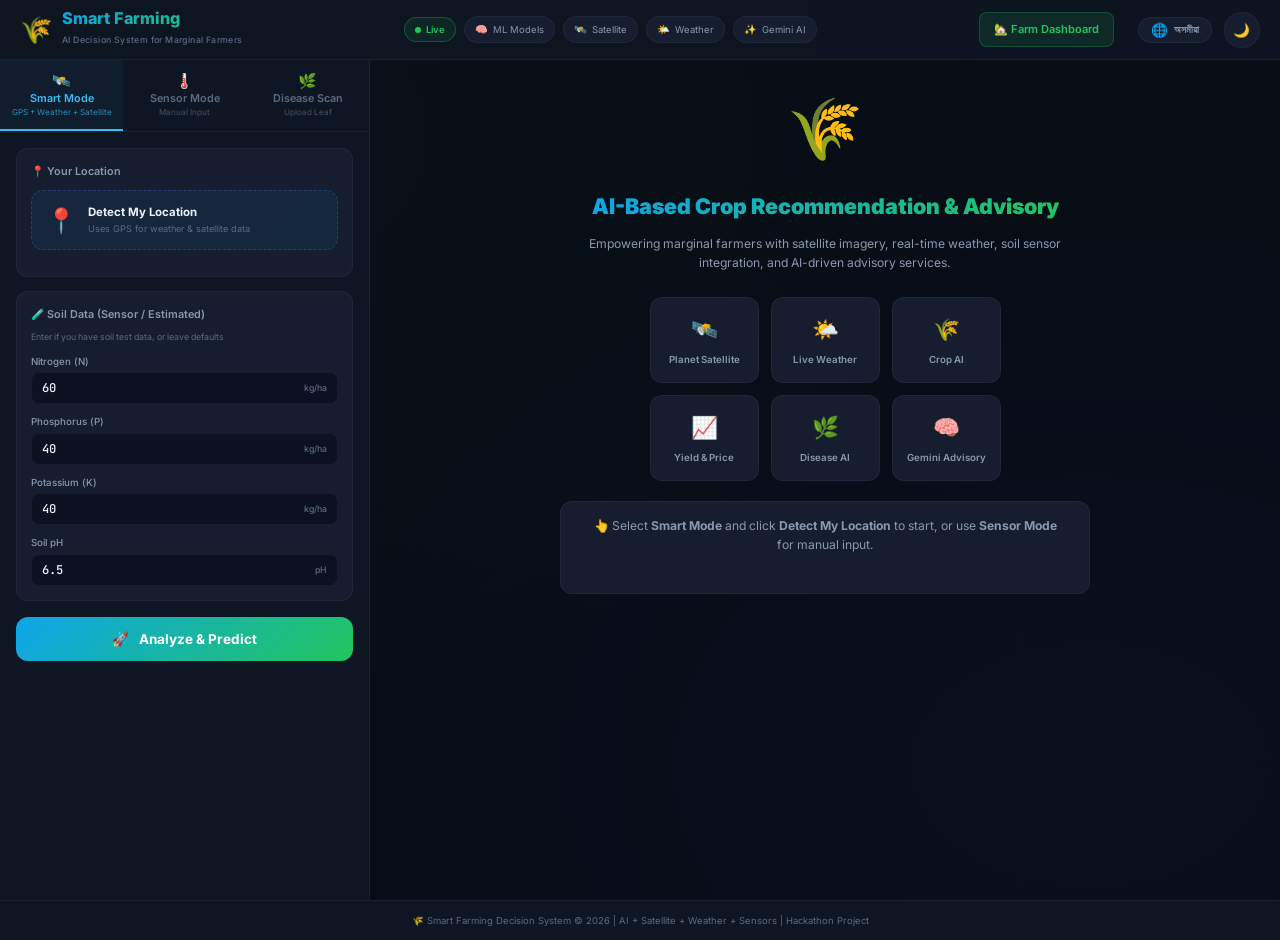
==== templates/index.html @ cd63a0cc "Initial commit" ====
<!DOCTYPE html>
<html lang="en" data-theme="dark">
<head>
    <meta charset="UTF-8">
    <meta name="viewport" content="width=device-width, initial-scale=1.0">
    <meta name="description" content="AI-Based Crop Recommendation & Advisory System for Marginal Farmers — Satellite imagery, soil sensor integration, and weather-responsive advisory.">
    <title>🌾 Smart Farming Decision System</title>
    <link rel="preconnect" href="https://fonts.googleapis.com">
    <link rel="preconnect" href="https://fonts.gstatic.com" crossorigin>
    <link href="https://fonts.googleapis.com/css2?family=Inter:wght@300;400;500;600;700;800;900&family=JetBrains+Mono:wght@400;500;600&family=Noto+Sans+Assamese:wght@400;500;600;700&display=swap" rel="stylesheet">
    <script src="https://cdn.jsdelivr.net/npm/chart.js@4.4.0/dist/chart.umd.min.js"></script>
    <link rel="stylesheet" href="/static/css/style.css?v=20260429-ui-fix">
</head>
<body>
    <!-- HEADER -->
    <header class="app-header" id="appHeader">
        <div class="header-left">
            <div class="logo">
                <span class="logo-icon">🌾</span>
                <div class="logo-text">
                    <h1>Smart Farming</h1>
                    <span class="logo-subtitle">AI Decision System for Marginal Farmers</span>
                </div>
            </div>
        </div>
        <div class="header-center">
            <div class="header-stat live"><span class="pulse-dot"></span><span class="stat-text">Live</span></div>
            <div class="header-stat"><span class="stat-icon">🧠</span><span class="stat-text">ML Models</span></div>
            <div class="header-stat"><span class="stat-icon">🛰️</span><span class="stat-text">Satellite</span></div>
            <div class="header-stat"><span class="stat-icon">🌤️</span><span class="stat-text">Weather</span></div>
            <div class="header-stat"><span class="stat-icon">✨</span><span class="stat-text">Gemini AI</span></div>
        </div>
        <div class="header-right">
            <a href="/dashboard" style="padding:8px 14px;background:rgba(34,197,94,0.12);border:1px solid rgba(34,197,94,0.25);color:#22c55e;border-radius:8px;font-size:0.82rem;font-weight:600;text-decoration:none;transition:all 0.2s;white-space:nowrap;margin-right:12px;" onmouseover="this.style.background='rgba(34,197,94,0.22)'" onmouseout="this.style.background='rgba(34,197,94,0.12)'">🏡 Farm Dashboard</a>
            <button class="lang-toggle" id="langToggle" aria-label="Toggle language">
                <span class="lang-icon" id="langIcon">🌐</span>
                <span class="lang-text" id="langText">অসমীয়া</span>
            </button>
            <button class="theme-toggle" id="themeToggle" aria-label="Toggle theme">
                <span class="theme-icon" id="themeIcon">🌙</span>
            </button>
        </div>
    </header>

    <!-- MAIN LAYOUT -->
    <div class="app-layout">
        <!-- LEFT PANEL -->
        <aside class="input-panel" id="inputPanel">
            <!-- Mode Tabs -->
            <div class="mode-tabs">
                <button class="mode-tab active" id="tabAuto" data-mode="auto">
                    <span>🛰️</span> Smart Mode
                    <small>GPS + Weather + Satellite</small>
                </button>
                <button class="mode-tab" id="tabManual" data-mode="manual">
                    <span>🌡️</span> Sensor Mode
                    <small>Manual Input</small>
                </button>
                <button class="mode-tab" id="tabDisease" data-mode="disease">
                    <span>🌿</span> Disease Scan
                    <small>Upload Leaf</small>
                </button>
            </div>

            <form id="sensorForm" class="sensor-form">
                <!-- AUTO MODE: Location -->
                <div class="mode-section auto-section" id="autoSection">
                    <div class="input-group location-group">
                        <h3 class="group-title">📍 Your Location</h3>
                        <button type="button" class="btn-location" id="getLocationBtn">
                            <span class="loc-icon">📍</span>
                            <div class="loc-text">
                                <strong>Detect My Location</strong>
                                <small>Uses GPS for weather & satellite data</small>
                            </div>
                        </button>
                        <div class="location-info hidden" id="locationInfo">
                            <div class="loc-badge" id="locBadge">📍 Fetching...</div>
                            <div class="loc-coords" id="locCoords"></div>
                        </div>
                    </div>

                    <div class="input-group">
                        <h3 class="group-title">🧪 Soil Data (Sensor / Estimated)</h3>
                        <p class="group-hint">Enter if you have soil test data, or leave defaults</p>
                        <div class="input-row">
                            <div class="input-field">
                                <label for="autoN">Nitrogen (N)</label>
                                <div class="input-wrapper">
                                    <input type="number" id="autoN" value="60" min="0" max="200">
                                    <span class="input-unit">kg/ha</span>
                                </div>
                            </div>
                            <div class="input-field">
                                <label for="autoP">Phosphorus (P)</label>
                                <div class="input-wrapper">
                                    <input type="number" id="autoP" value="40" min="0" max="150">
                                    <span class="input-unit">kg/ha</span>
                                </div>
                            </div>
                            <div class="input-field">
                                <label for="autoK">Potassium (K)</label>
                                <div class="input-wrapper">
                                    <input type="number" id="autoK" value="40" min="0" max="200">
                                    <span class="input-unit">kg/ha</span>
                                </div>
                            </div>
                            <div class="input-field">
                                <label for="autoPH">Soil pH</label>
                                <div class="input-wrapper">
                                    <input type="number" id="autoPH" value="6.5" min="0" max="14" step="0.1">
                                    <span class="input-unit">pH</span>
                                </div>
                            </div>
                        </div>
                    </div>

                    <!-- Live Weather Preview -->
                    <div class="weather-preview hidden" id="weatherPreview">
                        <div class="weather-header">
                            <img id="weatherIcon" src="" alt="weather">
                            <div>
                                <div class="weather-temp" id="weatherTemp">—</div>
                                <div class="weather-desc" id="weatherDesc">—</div>
                            </div>
                        </div>
                        <div class="weather-details" id="weatherDetails"></div>
                    </div>
                </div>

                <!-- MANUAL MODE: Full Inputs -->
                <div class="mode-section manual-section hidden" id="manualSection">
                    <div class="input-group">
                        <h3 class="group-title">🧪 Soil Nutrients</h3>
                        <div class="input-row">
                            <div class="input-field">
                                <label for="inputN">Nitrogen (N)</label>
                                <div class="input-wrapper">
                                    <input type="number" id="inputN" value="80" min="0" max="200">
                                    <span class="input-unit">kg/ha</span>
                                </div>
                                <input type="range" class="slider" id="sliderN" min="0" max="200" value="80">
                            </div>
                            <div class="input-field">
                                <label for="inputP">Phosphorus (P)</label>
                                <div class="input-wrapper">
                                    <input type="number" id="inputP" value="45" min="0" max="150">
                                    <span class="input-unit">kg/ha</span>
                                </div>
                                <input type="range" class="slider" id="sliderP" min="0" max="150" value="45">
                            </div>
                            <div class="input-field">
                                <label for="inputK">Potassium (K)</label>
                                <div class="input-wrapper">
                                    <input type="number" id="inputK" value="40" min="0" max="200">
                                    <span class="input-unit">kg/ha</span>
                                </div>
                                <input type="range" class="slider" id="sliderK" min="0" max="200" value="40">
                            </div>
                        </div>
                    </div>
                    <div class="input-group">
                        <h3 class="group-title">☁️ Weather & Soil</h3>
                        <div class="input-row">
                            <div class="input-field">
                                <label for="inputTemp">Temperature</label>
                                <div class="input-wrapper">
                                    <input type="number" id="inputTemp" value="26" min="0" max="50" step="0.5">
                                    <span class="input-unit">°C</span>
                                </div>
                                <input type="range" class="slider" id="sliderTemp" min="0" max="50" value="26" step="0.5">
                            </div>
                            <div class="input-field">
                                <label for="inputHumidity">Humidity</label>
                                <div class="input-wrapper">
                                    <input type="number" id="inputHumidity" value="70" min="0" max="100">
                                    <span class="input-unit">%</span>
                                </div>
                                <input type="range" class="slider" id="sliderHumidity" min="0" max="100" value="70">
                            </div>
                            <div class="input-field">
                                <label for="inputPH">Soil pH</label>
                                <div class="input-wrapper">
                                    <input type="number" id="inputPH" value="6.5" min="0" max="14" step="0.1">
                                    <span class="input-unit">pH</span>
                                </div>
                                <input type="range" class="slider" id="sliderPH" min="0" max="14" value="6.5" step="0.1">
                            </div>
                            <div class="input-field">
                                <label for="inputRainfall">Rainfall</label>
                                <div class="input-wrapper">
                                    <input type="number" id="inputRainfall" value="150" min="0" max="500">
                                    <span class="input-unit">mm</span>
                                </div>
                                <input type="range" class="slider" id="sliderRainfall" min="0" max="500" value="150">
                            </div>
                        </div>
                    </div>
                </div>

                <button type="submit" class="btn-predict" id="predictBtn">
                    <span class="btn-icon">🚀</span>
                    <span class="btn-text">Analyze & Predict</span>
                    <span class="btn-loader" id="btnLoader"></span>
                </button>
            </form>

            <!-- DISEASE MODE: Image Upload -->
            <div id="diseaseUploadSidebar" class="mode-section hidden" style="margin-top: 15px;">
                <div class="input-group">
                    <h3 class="group-title">📸 Upload Leaf Image</h3>
                    <p class="group-hint">Select a clear image of the diseased leaf for AI analysis.</p>
                    <div class="disease-upload" style="margin-top: 10px;">
                        <div class="upload-zone" id="uploadZone">
                            <input type="file" id="diseaseImageInput" accept="image/*" hidden>
                            <div class="upload-content" id="uploadContent"><span class="upload-icon">📸</span><p class="upload-text">Drop leaf image or <strong>click to upload</strong></p><p class="upload-hint">JPG, PNG | Max 10MB</p></div>
                            <div class="upload-preview hidden" id="uploadPreview"><img id="previewImage" alt="Leaf"><button class="btn-remove-image" id="removeImage">✕</button></div>
                        </div>
                        <button class="btn-detect" id="detectBtn" disabled style="width: 100%; margin-top: 15px;"><span>🔬 Detect Disease</span></button>
                    </div>
                </div>
            </div>
        </aside>

        <!-- MAIN CONTENT -->
        <main class="main-content" id="mainContent">
            <!-- Welcome -->
            <div class="welcome-state" id="welcomeState">
                <div class="welcome-icon">🌾</div>
                <h2>AI-Based Crop Recommendation & Advisory</h2>
                <p>Empowering marginal farmers with satellite imagery, real-time weather, soil sensor integration, and AI-driven advisory services.</p>
                <div class="welcome-features">
                    <div class="welcome-feature"><span>🛰️</span><p>Planet Satellite</p></div>
                    <div class="welcome-feature"><span>🌤️</span><p>Live Weather</p></div>
                    <div class="welcome-feature"><span>🌾</span><p>Crop AI</p></div>
                    <div class="welcome-feature"><span>📈</span><p>Yield & Price</p></div>
                    <div class="welcome-feature"><span>🌿</span><p>Disease AI</p></div>
                    <div class="welcome-feature"><span>🧠</span><p>Gemini Advisory</p></div>
                </div>
                <div class="welcome-cta">
                    <p>👆 Select <strong>Smart Mode</strong> and click <strong>Detect My Location</strong> to start, or use <strong>Sensor Mode</strong> for manual input.</p>
                </div>
            </div>

            <!-- Results -->
            <div class="results-state hidden" id="resultsState">
                <!-- Location & Weather Banner -->
                <div class="weather-banner hidden" id="weatherBanner">
                    <div class="banner-location">
                        <span class="banner-icon">📍</span>
                        <span id="bannerCity">—</span>
                    </div>
                    <div class="banner-weather">
                        <img id="bannerWeatherIcon" src="" alt="">
                        <span id="bannerTemp">—</span>
                        <span id="bannerDesc">—</span>
                    </div>
                    <div class="banner-extras">
                        <span>💧 <span id="bannerHumidity">—</span></span>
                        <span>🌧️ <span id="bannerRainfall">—</span></span>
                        <span>💨 <span id="bannerWind">—</span></span>
                    </div>
                    <span class="banner-badge">🛰️ Live Data</span>
                </div>

                <!-- Result Cards -->
                <section class="results-grid" id="resultsGrid">
                    <div class="result-card crop-card"><div class="card-header"><span class="card-icon">🌾</span><h3>Recommended Crop</h3><button class="btn-alternatives" id="altCropsBtn" title="Show alternative crops if you don't want this one">🔄 Alternatives</button></div><div class="card-value" id="cropValue">—</div><div class="card-detail" id="cropConfidence">Confidence: —</div><div class="card-extra" id="topCrops"></div></div>
                    <div class="result-card yield-card"><div class="card-header"><span class="card-icon">📈</span><h3>Yield Prediction</h3></div><div class="card-value" id="yieldValue">—</div><div class="card-detail" id="yieldUnit">tons/hectare</div></div>
                    <div class="result-card price-card"><div class="card-header"><span class="card-icon">💰</span><h3>Market Price</h3></div><div class="card-value" id="priceValue">—</div><div class="card-detail" id="priceUnit">₹/quintal</div><div class="card-extra" id="mspInfo"></div></div>
                    <div class="result-card profit-card"><div class="card-header"><span class="card-icon">🤑</span><h3>Expected Profit</h3></div><div class="card-value" id="profitValue">—</div><div class="card-detail" id="profitUnit">₹/hectare</div></div>
                    <div class="result-card market-card"><div class="card-header"><span class="card-icon">📊</span><h3>Market Timing</h3></div><div class="card-value" id="marketDecision">—</div><div class="card-detail" id="marketReason"></div></div>
                    <div class="result-card risk-card"><div class="card-header"><span class="card-icon">⚡</span><h3>Risk Level</h3></div><div class="card-value" id="riskLevel">—</div><div class="card-detail" id="riskScore"></div><div class="card-extra" id="riskReasons"></div></div>
                </section>

                <!-- Alert Banners -->
                <section class="alerts-section" id="alertsSection"></section>

                <!-- Alternative Crops Modal -->
                <div class="modal hidden" id="altCropsModal">
                    <div class="modal-content">
                        <div class="modal-header">
                            <h2>🌾 Alternative Crop Recommendations</h2>
                            <button class="modal-close" id="closeAltCrops">✕</button>
                        </div>
                        <div class="modal-body">
                            <p class="modal-intro">If you don't want to grow the recommended crop, here are other suitable options based on your soil and climate conditions:</p>
                            <div class="alternatives-list" id="alternativesList">
                                <p class="loading">⏳ Loading alternatives...</p>
                            </div>
                        </div>
                    </div>
                </div>

                <!-- Risk Breakdown -->
                <section class="risk-section" id="riskSection">
                    <div class="section-header"><h2>⚡ Risk Analysis</h2></div>
                    <div class="risk-factors" id="riskFactors"></div>
                </section>

                <!-- NDVI Timeline -->
                <section class="ndvi-timeline-section" id="ndviTimelineSection">
                    <div class="section-header"><h2>📈 NDVI Crop Health Timeline</h2><span class="timeline-badge">12 Months</span></div>
                    <div class="chart-card ndvi-timeline-card"><canvas id="ndviTimelineChart"></canvas></div>
                </section>

                <!-- NDVI -->
                <section class="ndvi-section" id="ndviSection">
                    <div class="section-header"><h2>📡 NDVI Satellite Crop Health</h2><span class="ndvi-source-badge" id="ndviSourceBadge"></span></div>
                    <div class="ndvi-grid">
                        <div class="ndvi-gauge-container">
                            <canvas id="ndviGauge" width="280" height="200"></canvas>
                            <div class="ndvi-value-display"><span class="ndvi-number" id="ndviNumber">—</span><span class="ndvi-label" id="ndviLabel">—</span></div>
                        </div>
                        <div class="ndvi-details" id="ndviDetails">
                            <div class="ndvi-scale"><div class="scale-label">NDVI Scale</div><div class="scale-bar"><div class="scale-segment poor">Poor<br>0-0.3</div><div class="scale-segment moderate">Moderate<br>0.3-0.6</div><div class="scale-segment healthy">Healthy<br>0.6-1.0</div></div></div>
                            <div class="ndvi-satellite-info hidden" id="ndviSatelliteInfo"></div>
                            <div class="ndvi-factors" id="ndviFactors"></div>
                        </div>
                    </div>
                </section>

                <!-- Disease Detection -->
                <section class="disease-section" id="diseaseSection">
                    <div class="section-header"><h2>🌿 Plant Disease Detection Results</h2></div>
                    <div class="disease-results-container" style="display: flex; flex-direction: column; gap: 20px;">
                        <!-- Upload moved to sidebar -->
                        <div class="disease-result hidden" id="diseaseResult" style="width: 100%;">
                                <!-- Disease header: icon + name + confidence -->
                                <div class="disease-header">
                                    <span class="disease-icon" id="diseaseIcon">🦠</span>
                                    <div>
                                        <h3 id="diseaseName">—</h3>
                                        <div class="disease-confidence" id="diseaseConfidence">—</div>
                                    </div>
                                </div>

                                <!-- Severity badge -->
                                <div id="diseaseSeverityWrapper" style="margin:10px 0 6px;">
                                    <span id="diseaseSeverityBadge" style="display:inline-flex;align-items:center;gap:6px;padding:4px 14px;border-radius:20px;font-size:.8rem;font-weight:700;letter-spacing:.03em;"></span>
                                    <span id="diseaseSeverityDesc" style="margin-left:8px;font-size:.78rem;color:var(--text-secondary);"></span>
                                </div>

                                <!-- Urgency note (Gemini) -->
                                <div id="diseaseUrgencyNote" class="hidden" style="margin:8px 0;padding:8px 12px;border-radius:8px;background:rgba(239,68,68,.08);border:1px solid rgba(239,68,68,.18);font-size:.8rem;color:#ef4444;font-weight:500;"></div>

                                <!-- Baseline treatment -->
                                <div class="disease-treatment" id="diseaseTreatment">
                                    <h4>💊 Treatment</h4>
                                    <p id="treatmentText">—</p>
                                </div>

                                <!-- AI Remedies (Gemini) -->
                                <div id="diseaseRemediesWrapper" class="hidden" style="margin-top:12px;">
                                    <h4 style="font-size:.85rem;font-weight:700;color:var(--text-primary);margin-bottom:8px;">🧪 Remedies &amp; Pesticides</h4>
                                    <ul id="diseaseRemediesList" style="margin:0;padding-left:18px;display:flex;flex-direction:column;gap:6px;font-size:.8rem;color:var(--text-secondary);"></ul>
                                    <!-- Pesticide table -->
                                    <div id="diseasePesticidesWrapper" class="hidden" style="margin-top:10px;overflow-x:auto;">
                                        <table id="diseasePesticidesTable" style="width:100%;border-collapse:collapse;font-size:.75rem;">
                                            <thead>
                                                <tr style="background:rgba(34,197,94,.1);color:var(--text-primary);">
                                                    <th style="padding:6px 10px;text-align:left;border-radius:6px 0 0 6px;">Product</th>
                                                    <th style="padding:6px 10px;text-align:left;">Dose / Litre</th>
                                                    <th style="padding:6px 10px;text-align:left;border-radius:0 6px 6px 0;">Frequency</th>
                                                </tr>
                                            </thead>
                                            <tbody id="diseasePesticidesBody"></tbody>
                                        </table>
                                    </div>
                                </div>

                                <!-- Preventive Measures (Gemini) -->
                                <div id="diseasePreventionWrapper" class="hidden" style="margin-top:12px;">
                                    <h4 style="font-size:.85rem;font-weight:700;color:var(--text-primary);margin-bottom:8px;">🛡️ Preventive Measures</h4>
                                    <ul id="diseasePreventionList" style="margin:0;padding-left:18px;display:flex;flex-direction:column;gap:6px;font-size:.8rem;color:var(--text-secondary);"></ul>
                                </div>
                            </div>
                    </div>
                </section>

                <!-- Charts -->
                <section class="charts-section" id="chartsSection">
                    <div class="section-header"><h2>📊 Analytics & Visualizations</h2></div>
                    <div class="charts-grid">
                        <div class="chart-card"><h3>🌾 Crop Probabilities</h3><canvas id="cropChart"></canvas></div>
                        <div class="chart-card"><h3>📊 Feature Importance (Crop)</h3><canvas id="featureChart"></canvas></div>
                        <div class="chart-card"><h3>📈 Feature Importance (Yield)</h3><canvas id="yieldFeatureChart"></canvas></div>
                        <div class="chart-card"><h3>📡 NDVI Factors</h3><canvas id="ndviChart"></canvas></div>
                    </div>
                </section>

                <!-- Advisory -->
                <section class="advisory-section" id="advisorySection">
                    <div class="section-header"><h2>🧠 Smart Advisory</h2><span class="advisory-source-badge" id="advisorySourceBadge"></span></div>
                    <div class="advisory-summary" id="advisorySummary"></div>
                    <div class="advisory-list" id="advisoryList"></div>
                    <div class="advisory-extras" id="advisoryExtras"></div>
                </section>

                <!-- Mandi Prices -->
                <section class="mandi-section" id="mandiSection">
                    <div class="section-header"><h2>🏪 Live Mandi Prices</h2><span class="mandi-badge">data.gov.in</span></div>
                    <div class="mandi-controls">
                        <div class="mandi-search">
                            <input type="text" id="mandiCommodity" placeholder="Commodity (e.g. Rice, Wheat)" class="mandi-input">
                            <input type="text" id="mandiState" placeholder="State (optional)" class="mandi-input">
                            <button class="btn-mandi" id="fetchMandiBtn">🔍 Fetch Prices</button>
                        </div>
                    </div>
                    <div class="mandi-results" id="mandiResults">
                        <p class="mandi-hint">Enter a commodity name and click Fetch to see live mandi prices across India</p>
                    </div>
                </section>

                <!-- Disaster Decision Engine -->
                <section class="disaster-section" id="disasterSection">
                    <div class="section-header"><h2>🌊 Disaster Decision Engine</h2><span class="disaster-badge">Gemini AI</span></div>
                    <div class="disaster-controls">
                        <select id="disasterType" class="disaster-select">
                            <option value="flood">🌊 Flood</option>
                            <option value="drought">☀️ Drought</option>
                            <option value="cyclone">🌀 Cyclone</option>
                            <option value="heatwave">🔥 Heatwave</option>
                            <option value="frost">❄️ Frost / Cold Wave</option>
                            <option value="hailstorm">🧊 Hailstorm</option>
                            <option value="pest_outbreak">🦗 Pest Outbreak</option>
                        </select>
                        <select id="disasterSeverity" class="disaster-select">
                            <option value="mild">Mild</option>
                            <option value="moderate" selected>Moderate</option>
                            <option value="severe">Severe</option>
                        </select>
                        <input type="text" id="disasterLocation" placeholder="Location" class="disaster-input" value="">
                        <button class="btn-disaster" id="runDisasterBtn">⚡ Generate Response Plan</button>
                    </div>
                    <div class="disaster-results hidden" id="disasterResults"></div>
                </section>

                <!-- AI Chatbot -->
                <section class="chat-section" id="chatSection">
                    <div class="section-header"><h2>💬 Ask Farming AI</h2><span class="chat-badge">Gemini AI</span></div>
                    <div class="chat-container">
                        <div class="chat-messages" id="chatMessages">
                            <div class="chat-msg bot"><div class="msg-avatar">🧠</div><div class="msg-content"><p data-i18n="chat_welcome">Hi! I'm your AI farming advisor. Ask me anything about crop suitability, farming techniques, soil management, or government schemes. For example:</p><ul><li data-i18n="chat_ex1">"Is sugarcane suitable for my area?"</li><li data-i18n="chat_ex2">"What fertilizer schedule for rice?"</li><li data-i18n="chat_ex3">"Best crop for sandy soil with low rainfall?"</li></ul></div></div>
                        </div>
                        <div class="chat-input-area">
                            <button class="btn-voice" id="voiceBtn" aria-label="Voice input" title="Speak in Assamese or English">
                                <span id="voiceIcon">🎤</span>
                            </button>
                            <input type="text" id="chatInput" placeholder="Ask about crop suitability, techniques, schemes..." class="chat-text-input" data-i18n-placeholder="chat_placeholder">
                            <button class="btn-chat-send" id="chatSendBtn">➤</button>
                        </div>
                    </div>
                </section>

                <!-- Agricultural News & Subsidies -->
                <section class="news-section" id="newsSection">
                    <div class="section-header">
                        <h2>📰 Smart Farming News</h2>
                        <span class="news-badge">The News API</span>
                    </div>
                    
                    <!-- News Filters -->
                    <div class="news-filters">
                        <button class="news-filter-btn active" data-type="agriculture">
                            <span>🌾</span> Agriculture
                        </button>
                        <button class="news-filter-btn" data-type="weather">
                            <span>🌦️</span> Weather
                        </button>
                        <button class="news-filter-btn" data-type="prices">
                            <span>💰</span> Market Prices
                        </button>
                        <button class="news-filter-btn" data-type="technology">
                            <span>🤖</span> Technology
                        </button>
                        <button class="news-filter-btn" data-type="assam">
                            <span>🏞️</span> Assam Farming
                        </button>
                        <button class="news-filter-btn" data-type="all">
                            <span>📰</span> All News
                        </button>
                    </div>
                    
                    <!-- News Search -->
                    <div class="news-search-bar">
                        <input type="text" id="newsSearchInput" placeholder="🔍 Search farming news..." class="news-search-input">
                        <button class="btn-news-search" id="newsSearchBtn">Search</button>
                    </div>
                    
                    <!-- Auto-refresh toggle -->
                    <div class="news-controls">
                        <label class="auto-refresh-toggle">
                            <input type="checkbox" id="autoRefreshNews" checked>
                            <span>🔄 Auto-refresh every 10 min</span>
                        </label>
                    </div>
                    
                    <!-- News Feed -->
                    <div class="news-feed" id="newsFeed">
                        <p class="news-hint">📡 Select a filter to load farming news...</p>
                    </div>
                </section>

                <!-- Report -->
                <section class="report-section" id="reportSection">
                    <div class="section-header"><h2>📄 Complete Report</h2><div><button class="btn-print" id="downloadReport">📥 Download</button> <button class="btn-print" id="printReport">🖨️ Print</button></div></div>
                    <div class="report-content" id="reportContent"></div>
                </section>
            </div>
        </main>
    </div>

    <footer class="app-footer">
        <p>🌾 Smart Farming Decision System © 2026 | AI + Satellite + Weather + Sensors | Hackathon Project</p>
    </footer>

    <script src="/static/js/app.js?v=20260429-ui-fix"></script>
</body>
</html>
---- static/css/style.css ----
/* ═══════════════════════════════════════════════════════════════════════
   Smart Farming Decision System — Hackathon CSS
   ═══════════════════════════════════════════════════════════════════════ */
:root{
  --bg-primary:#080d16;--bg-secondary:#0f1623;--bg-card:#151d2e;--bg-card-hover:#1a2540;
  --bg-input:#0b1120;--bg-glass:rgba(15,22,35,.92);
  --text-primary:#edf2f7;--text-secondary:#8899b0;--text-muted:#5a6b82;--text-accent:#38bdf8;
  --border-color:rgba(100,120,150,.12);--border-glow:rgba(56,189,248,.3);
  --accent-1:#22c55e;--accent-2:#3b82f6;--accent-3:#f59e0b;--accent-4:#ef4444;--accent-5:#8b5cf6;--accent-6:#06b6d4;
  --gradient-primary:linear-gradient(135deg,#0ea5e9 0%,#22c55e 100%);
  --gradient-card-crop:linear-gradient(135deg,rgba(34,197,94,.12),rgba(16,185,129,.04));
  --gradient-card-yield:linear-gradient(135deg,rgba(59,130,246,.12),rgba(6,182,212,.04));
  --gradient-card-price:linear-gradient(135deg,rgba(245,158,11,.12),rgba(234,88,12,.04));
  --gradient-card-profit:linear-gradient(135deg,rgba(139,92,246,.12),rgba(168,85,247,.04));
  --shadow-sm:0 1px 3px rgba(0,0,0,.3);--shadow-md:0 4px 14px rgba(0,0,0,.4);--shadow-lg:0 8px 32px rgba(0,0,0,.5);
  --shadow-glow:0 0 24px rgba(56,189,248,.12);
  --radius-sm:8px;--radius-md:12px;--radius-lg:16px;--radius-xl:20px;
  --transition-fast:.15s ease;--transition-normal:.3s ease;--transition-smooth:.4s cubic-bezier(.4,0,.2,1);
  --font-main:'Inter',system-ui,sans-serif;--font-mono:'JetBrains Mono',monospace;
  --sidebar-width:370px;--header-height:60px;
}
[data-theme="light"]{
  --bg-primary:#f0f4f8;--bg-secondary:#fff;--bg-card:#fff;--bg-card-hover:#f8fafc;
  --bg-input:#edf2f7;--bg-glass:rgba(255,255,255,.92);
  --text-primary:#0f172a;--text-secondary:#475569;--text-muted:#94a3b8;--text-accent:#0284c7;
  --border-color:rgba(0,0,0,.07);--border-glow:rgba(2,132,199,.25);
  --gradient-card-crop:linear-gradient(135deg,rgba(34,197,94,.06),rgba(16,185,129,.02));
  --gradient-card-yield:linear-gradient(135deg,rgba(59,130,246,.06),rgba(6,182,212,.02));
  --gradient-card-price:linear-gradient(135deg,rgba(245,158,11,.06),rgba(234,88,12,.02));
  --gradient-card-profit:linear-gradient(135deg,rgba(139,92,246,.06),rgba(168,85,247,.02));
  --shadow-sm:0 1px 3px rgba(0,0,0,.05);--shadow-md:0 4px 14px rgba(0,0,0,.07);--shadow-lg:0 8px 32px rgba(0,0,0,.08);
  --shadow-glow:0 0 24px rgba(2,132,199,.06);
}
*,*::before,*::after{margin:0;padding:0;box-sizing:border-box}
html{font-size:13.5px;scroll-behavior:smooth}
body{font-family:var(--font-main);background:var(--bg-primary);color:var(--text-primary);line-height:1.6;min-height:100vh;overflow-x:hidden;transition:background .3s,color .3s}
body::before{content:'';position:fixed;inset:0;background:radial-gradient(ellipse at 15% 15%,rgba(34,197,94,.03),transparent 55%),radial-gradient(ellipse at 85% 85%,rgba(59,130,246,.03),transparent 55%);pointer-events:none;z-index:0}
::-webkit-scrollbar{width:5px}::-webkit-scrollbar-track{background:transparent}::-webkit-scrollbar-thumb{background:var(--text-muted);border-radius:3px}
.hidden{display:none!important}

/* ═══ HEADER ═══ */
.app-header{position:sticky;top:0;z-index:100;display:flex;align-items:center;justify-content:space-between;height:var(--header-height);padding:0 20px;background:var(--bg-glass);backdrop-filter:blur(20px);border-bottom:1px solid var(--border-color)}
.header-left,.header-right{display:flex;align-items:center;gap:12px}
.header-center{display:flex;align-items:center;gap:8px}
.logo{display:flex;align-items:center;gap:10px}
.logo-icon{font-size:26px;animation:float 3s ease-in-out infinite}
@keyframes float{0%,100%{transform:translateY(0)}50%{transform:translateY(-3px)}}
.logo-text h1{font-size:1.2rem;font-weight:800;background:var(--gradient-primary);-webkit-background-clip:text;-webkit-text-fill-color:transparent;background-clip:text;line-height:1.2}
.logo-subtitle{font-size:.65rem;color:var(--text-muted);font-weight:500;letter-spacing:.4px}
.header-stat{display:flex;align-items:center;gap:5px;padding:4px 10px;background:var(--bg-card);border-radius:16px;border:1px solid var(--border-color);font-size:.7rem;color:var(--text-secondary)}
.header-stat.live{background:rgba(34,197,94,.1);border-color:rgba(34,197,94,.3);color:#22c55e;font-weight:600}
.pulse-dot{width:6px;height:6px;border-radius:50%;background:#22c55e;animation:pulse 2s infinite}
@keyframes pulse{0%,100%{opacity:1}50%{opacity:.3}}
.stat-icon{font-size:.75rem}
.theme-toggle{width:36px;height:36px;border-radius:50%;border:1px solid var(--border-color);background:var(--bg-card);cursor:pointer;display:flex;align-items:center;justify-content:center;font-size:1rem;transition:all .3s}
.theme-toggle:hover{border-color:var(--border-glow);box-shadow:var(--shadow-glow);transform:rotate(30deg)}

/* ═══ LAYOUT ═══ */
.app-layout{display:flex;min-height:calc(100vh - var(--header-height) - 50px);position:relative;z-index:1}
.input-panel{position:sticky;top:var(--header-height);width:var(--sidebar-width);height:calc(100vh - var(--header-height));overflow-y:auto;padding:0;background:var(--bg-secondary);border-right:1px solid var(--border-color);flex-shrink:0}

/* ═══ MODE TABS ═══ */
.mode-tabs{display:flex;border-bottom:1px solid var(--border-color)}
.mode-tab{flex:1;display:flex;flex-direction:column;align-items:center;gap:2px;padding:12px 8px;background:transparent;border:none;cursor:pointer;color:var(--text-muted);font-family:var(--font-main);font-size:.8rem;font-weight:600;transition:all .3s;border-bottom:2px solid transparent}
.mode-tab small{font-size:.6rem;font-weight:400;opacity:.7}
.mode-tab span{font-size:1.1rem}
.mode-tab:hover{color:var(--text-secondary);background:var(--bg-card)}
.mode-tab.active{color:var(--text-accent);border-bottom-color:var(--text-accent);background:rgba(56,189,248,.04)}

.sensor-form{padding:16px}
.mode-section{animation:fadeUp .3s ease}
@keyframes fadeUp{from{opacity:0;transform:translateY(10px)}to{opacity:1;transform:translateY(0)}}

/* ═══ LOCATION BUTTON ═══ */
.btn-location{width:100%;display:flex;align-items:center;gap:12px;padding:14px;margin-bottom:12px;background:linear-gradient(135deg,rgba(59,130,246,.08),rgba(6,182,212,.08));border:1px dashed rgba(59,130,246,.3);border-radius:var(--radius-md);cursor:pointer;transition:all .3s;font-family:var(--font-main);color:var(--text-primary);text-align:left}
.btn-location:hover{border-color:var(--accent-2);background:linear-gradient(135deg,rgba(59,130,246,.12),rgba(6,182,212,.12));transform:translateY(-2px);box-shadow:0 4px 15px rgba(59,130,246,.15)}
.btn-location .loc-icon{font-size:1.8rem}
.btn-location strong{font-size:.85rem;display:block}
.btn-location small{font-size:.68rem;color:var(--text-muted)}
.btn-location.located{border-style:solid;border-color:var(--accent-1);background:linear-gradient(135deg,rgba(34,197,94,.08),rgba(16,185,129,.04))}
.btn-location.located .loc-icon::after{content:'✓';font-size:.5rem;margin-left:2px}

.location-info{margin-bottom:12px}
.loc-badge{font-size:.8rem;font-weight:600;color:var(--accent-1);padding:6px 12px;background:rgba(34,197,94,.08);border-radius:var(--radius-sm);display:inline-block;margin-bottom:4px}
.loc-coords{font-size:.68rem;color:var(--text-muted);font-family:var(--font-mono)}

/* ═══ WEATHER PREVIEW ═══ */
.weather-preview{margin-top:12px;padding:14px;background:var(--bg-card);border-radius:var(--radius-md);border:1px solid var(--border-color);animation:fadeUp .3s ease}
.weather-header{display:flex;align-items:center;gap:10px;margin-bottom:10px}
.weather-header img{width:48px;height:48px}
.weather-temp{font-size:1.6rem;font-weight:800;font-family:var(--font-mono)}
.weather-desc{font-size:.75rem;color:var(--text-secondary);text-transform:capitalize}
.weather-details{display:grid;grid-template-columns:1fr 1fr;gap:6px}
.weather-detail-item{display:flex;align-items:center;gap:6px;font-size:.72rem;color:var(--text-secondary);padding:4px 8px;background:var(--bg-input);border-radius:var(--radius-sm)}

/* ═══ INPUT GROUPS ═══ */
.input-group{margin-bottom:14px;padding:14px;background:var(--bg-card);border-radius:var(--radius-md);border:1px solid var(--border-color);transition:border-color .3s}
.input-group:hover{border-color:var(--border-glow)}
.group-title{font-size:.8rem;font-weight:600;color:var(--text-secondary);margin-bottom:10px}
.group-hint{font-size:.65rem;color:var(--text-muted);margin:-4px 0 10px}
.input-row{display:flex;flex-direction:column;gap:10px}
.input-field label{display:block;font-size:.72rem;font-weight:500;color:var(--text-secondary);margin-bottom:3px}
.input-wrapper{display:flex;align-items:center;gap:6px;background:var(--bg-input);border:1px solid var(--border-color);border-radius:var(--radius-sm);padding:0 10px;transition:border-color .2s}
.input-wrapper:focus-within{border-color:var(--text-accent);box-shadow:0 0 0 3px rgba(56,189,248,.08)}
.input-wrapper input{flex:1;background:none;border:none;outline:none;color:var(--text-primary);font-family:var(--font-mono);font-size:.9rem;font-weight:500;padding:7px 0;width:100%}
.input-unit{font-size:.65rem;color:var(--text-muted);font-weight:500;white-space:nowrap}
.slider{-webkit-appearance:none;width:100%;height:3px;border-radius:2px;background:var(--border-color);outline:none;margin-top:3px;cursor:pointer}
.slider::-webkit-slider-thumb{-webkit-appearance:none;width:12px;height:12px;border-radius:50%;background:var(--text-accent);cursor:pointer;box-shadow:0 0 6px rgba(56,189,248,.3)}
.slider::-moz-range-thumb{width:12px;height:12px;border-radius:50%;background:var(--text-accent);border:none}

/* ═══ PREDICT BUTTON ═══ */
.btn-predict{width:100%;display:flex;align-items:center;justify-content:center;gap:10px;padding:14px 24px;margin-top:16px;font-size:1rem;font-weight:700;font-family:var(--font-main);color:#fff;background:var(--gradient-primary);border:none;border-radius:var(--radius-md);cursor:pointer;position:relative;overflow:hidden;transition:transform .2s,box-shadow .3s}
.btn-predict::before{content:'';position:absolute;top:-50%;left:-50%;width:200%;height:200%;background:linear-gradient(45deg,transparent 30%,rgba(255,255,255,.08) 50%,transparent 70%);transform:translateX(-100%);transition:transform .6s}
.btn-predict:hover::before{transform:translateX(100%)}
.btn-predict:hover{transform:translateY(-2px);box-shadow:0 6px 20px rgba(14,165,233,.3)}
.btn-predict:active{transform:translateY(0)}
.btn-predict.loading .btn-text{opacity:.4}.btn-predict.loading .btn-icon{display:none}
.btn-predict.loading .btn-loader{display:inline-block}
.btn-loader{display:none;width:18px;height:18px;border:2px solid rgba(255,255,255,.3);border-top-color:#fff;border-radius:50%;animation:spin .7s linear infinite}
@keyframes spin{to{transform:rotate(360deg)}}

/* ═══ MAIN CONTENT ═══ */
.main-content{flex:1;padding:20px;overflow-y:auto}

/* ═══ WELCOME ═══ */
.welcome-state{display:flex;flex-direction:column;align-items:center;justify-content:center;min-height:55vh;text-align:center;animation:fadeUp .6s ease}
.welcome-icon{font-size:4.5rem;margin-bottom:12px;animation:float 3s ease-in-out infinite}
.welcome-state h2{font-size:1.6rem;font-weight:900;margin-bottom:10px;background:var(--gradient-primary);-webkit-background-clip:text;-webkit-text-fill-color:transparent;background-clip:text}
.welcome-state p{max-width:480px;color:var(--text-secondary);margin-bottom:24px;font-size:.9rem}
.welcome-features{display:grid;grid-template-columns:repeat(3,1fr);gap:12px;max-width:440px;margin-bottom:20px}
.welcome-feature{display:flex;flex-direction:column;align-items:center;gap:6px;padding:14px;background:var(--bg-card);border-radius:var(--radius-md);border:1px solid var(--border-color);transition:all .3s}
.welcome-feature:hover{border-color:var(--border-glow);transform:translateY(-2px);box-shadow:var(--shadow-glow)}
.welcome-feature span{font-size:1.6rem}
.welcome-feature p{font-size:.72rem;font-weight:600;color:var(--text-secondary);margin:0}
.welcome-cta{padding:14px 24px;background:var(--bg-card);border-radius:var(--radius-md);border:1px solid var(--border-color);font-size:.82rem;color:var(--text-secondary)}

/* ═══ WEATHER BANNER ═══ */
.weather-banner{display:flex;align-items:center;gap:20px;padding:12px 18px;background:linear-gradient(135deg,rgba(59,130,246,.08),rgba(6,182,212,.04));border:1px solid rgba(59,130,246,.15);border-radius:var(--radius-lg);margin-bottom:16px;flex-wrap:wrap;animation:fadeUp .4s ease}
.banner-location{display:flex;align-items:center;gap:6px;font-size:.9rem;font-weight:700}
.banner-weather{display:flex;align-items:center;gap:6px;font-size:.85rem}
.banner-weather img{width:32px;height:32px}
.banner-extras{display:flex;gap:14px;font-size:.75rem;color:var(--text-secondary)}
.banner-badge{margin-left:auto;padding:4px 10px;background:rgba(34,197,94,.12);color:#22c55e;border-radius:12px;font-size:.68rem;font-weight:600;border:1px solid rgba(34,197,94,.2)}

/* ═══ RESULT CARDS ═══ */
.results-grid{display:grid;grid-template-columns:repeat(4,1fr);gap:14px;margin-bottom:20px;animation:fadeUp .4s ease}
.result-card{padding:18px;border-radius:var(--radius-lg);border:1px solid var(--border-color);transition:all .3s;animation:cardPop .5s ease backwards}
.result-card:nth-child(1){animation-delay:.05s}.result-card:nth-child(2){animation-delay:.1s}.result-card:nth-child(3){animation-delay:.15s}.result-card:nth-child(4){animation-delay:.2s}
@keyframes cardPop{from{opacity:0;transform:scale(.95) translateY(10px)}to{opacity:1;transform:scale(1) translateY(0)}}
.result-card:hover{transform:translateY(-3px);box-shadow:var(--shadow-lg);border-color:var(--border-glow)}
.crop-card{background:var(--gradient-card-crop)}.yield-card{background:var(--gradient-card-yield)}.price-card{background:var(--gradient-card-price)}.profit-card{background:var(--gradient-card-profit)}
.card-header{display:flex;align-items:center;gap:7px;margin-bottom:10px}.card-icon{font-size:1.2rem}
.card-header h3{font-size:.78rem;font-weight:600;color:var(--text-secondary)}
.card-value{font-size:1.6rem;font-weight:800;margin-bottom:3px;font-family:var(--font-mono);line-height:1.2}
.crop-card .card-value{color:var(--accent-1)}.yield-card .card-value{color:var(--accent-2)}.price-card .card-value{color:var(--accent-3)}.profit-card .card-value{color:var(--accent-5)}
.market-card .card-value{font-size:1.4rem}.risk-card .card-value{font-size:1.4rem}
.card-detail{font-size:.72rem;color:var(--text-muted)}.card-extra{margin-top:8px;font-size:.7rem;color:var(--text-secondary)}
.card-extra .top-crop-item{display:flex;justify-content:space-between;padding:2px 0;border-bottom:1px solid var(--border-color)}.card-extra .top-crop-item:last-child{border-bottom:none}

/* ═══ ALERT BANNERS ═══ */
.alerts-section{display:flex;flex-direction:column;gap:8px;margin-bottom:16px;animation:fadeUp .4s ease}
.alert-banner{display:flex;align-items:flex-start;gap:10px;padding:12px 16px;border-radius:var(--radius-md);animation:fadeUp .3s ease}
.alert-banner.critical{background:rgba(239,68,68,.08);border:1px solid rgba(239,68,68,.2);border-left:4px solid #ef4444}
.alert-banner.warning{background:rgba(245,158,11,.08);border:1px solid rgba(245,158,11,.2);border-left:4px solid #f59e0b}
.alert-banner.info{background:rgba(34,197,94,.08);border:1px solid rgba(34,197,94,.2);border-left:4px solid #22c55e}
.alert-icon{font-size:1.2rem;flex-shrink:0;margin-top:1px}
.alert-content{flex:1}
.alert-title{font-size:.82rem;font-weight:700;margin-bottom:2px}
.alert-banner.critical .alert-title{color:#ef4444}
.alert-banner.warning .alert-title{color:#f59e0b}
.alert-banner.info .alert-title{color:#22c55e}
.alert-message{font-size:.75rem;color:var(--text-secondary);line-height:1.5}

/* ═══ RISK ANALYSIS ═══ */
.risk-section{margin-bottom:20px;padding:20px;background:var(--bg-card);border-radius:var(--radius-lg);border:1px solid var(--border-color);animation:fadeUp .5s ease .15s backwards}
.risk-factors{display:grid;grid-template-columns:repeat(auto-fit,minmax(200px,1fr));gap:10px}
.risk-factor-item{display:flex;align-items:center;gap:12px;padding:12px 14px;background:var(--bg-input);border-radius:var(--radius-md);border:1px solid var(--border-color);transition:transform .2s}
.risk-factor-item:hover{transform:translateY(-2px)}
.risk-factor-name{flex:1;font-size:.8rem;font-weight:600}
.risk-factor-level{font-size:.68rem;font-weight:700;padding:3px 10px;border-radius:10px;color:#fff}
.risk-factor-bar{width:100%;height:4px;background:var(--bg-card);border-radius:2px;margin-top:4px;overflow:hidden}
.risk-factor-fill{height:100%;border-radius:2px;transition:width .8s ease}

/* ═══ NDVI TIMELINE ═══ */
.ndvi-timeline-section{margin-bottom:20px;padding:20px;background:var(--bg-card);border-radius:var(--radius-lg);border:1px solid var(--border-color);animation:fadeUp .5s ease .18s backwards}
.timeline-badge{padding:4px 12px;border-radius:12px;font-size:.68rem;font-weight:600;background:rgba(34,197,94,.1);color:#22c55e;border:1px solid rgba(34,197,94,.2)}
.chart-card{padding:10px;border-radius:var(--radius-md);background:var(--bg-input);border:1px solid var(--border-color)}
.ndvi-timeline-card{height:320px;padding:16px;position:relative}
.ndvi-timeline-card canvas{display:block;width:100%!important;height:100%!important;max-height:none}

/* ═══ SECTION HEADERS ═══ */
.section-header{display:flex;align-items:center;justify-content:space-between;margin-bottom:14px}
.section-header h2{font-size:1.1rem;font-weight:700}


/* ═══ NDVI ═══ */
.ndvi-section{margin-bottom:20px;padding:20px;background:var(--bg-card);border-radius:var(--radius-lg);border:1px solid var(--border-color);animation:fadeUp .5s ease .2s backwards}
.ndvi-grid{display:grid;grid-template-columns:auto 1fr;gap:20px;align-items:center}
.ndvi-gauge-container{position:relative;display:flex;flex-direction:column;align-items:center}
.ndvi-value-display{text-align:center;margin-top:-18px}
.ndvi-number{display:block;font-size:2.2rem;font-weight:800;font-family:var(--font-mono)}
.ndvi-label{font-size:.82rem;font-weight:600;text-transform:uppercase;letter-spacing:1px}
.ndvi-scale{margin-bottom:12px}
.scale-label{font-size:.72rem;font-weight:600;color:var(--text-secondary);margin-bottom:6px}
.scale-bar{display:flex;border-radius:var(--radius-sm);overflow:hidden;height:32px}
.scale-segment{flex:1;display:flex;align-items:center;justify-content:center;font-size:.6rem;font-weight:600;color:#fff;text-align:center;line-height:1.1}
.scale-segment.poor{background:linear-gradient(135deg,#ef4444,#f87171)}.scale-segment.moderate{background:linear-gradient(135deg,#f59e0b,#fbbf24)}.scale-segment.healthy{background:linear-gradient(135deg,#22c55e,#4ade80)}
.ndvi-factors{display:grid;grid-template-columns:1fr 1fr;gap:6px}
.ndvi-factor-item{display:flex;align-items:center;justify-content:space-between;padding:7px 10px;background:var(--bg-input);border-radius:var(--radius-sm);font-size:.72rem}
.ndvi-factor-name{color:var(--text-secondary)}.ndvi-factor-value{font-weight:600;font-family:var(--font-mono)}
.ndvi-source-badge,.advisory-source-badge{padding:4px 12px;border-radius:12px;font-size:.68rem;font-weight:600;border:1px solid var(--border-color)}

/* ═══ DISEASE ═══ */
.disease-section{margin-bottom:20px;padding:20px;background:var(--bg-card);border-radius:var(--radius-lg);border:1px solid var(--border-color);animation:fadeUp .5s ease .3s backwards}
.disease-grid{display:grid;grid-template-columns:1fr 1fr;gap:16px;align-items:start}
.upload-zone{border:2px dashed var(--border-color);border-radius:var(--radius-md);padding:28px;text-align:center;cursor:pointer;transition:all .3s;min-height:160px;display:flex;align-items:center;justify-content:center;position:relative}
.upload-zone:hover,.upload-zone.drag-over{border-color:var(--text-accent);background:rgba(56,189,248,.02)}
.upload-icon{font-size:2.2rem;margin-bottom:6px}.upload-text{color:var(--text-secondary);font-size:.82rem}.upload-hint{color:var(--text-muted);font-size:.65rem;margin-top:3px}
.upload-preview{position:relative;width:100%}
.upload-preview img{width:100%;max-height:180px;object-fit:contain;border-radius:var(--radius-sm)}
.btn-remove-image{position:absolute;top:6px;right:6px;width:24px;height:24px;border-radius:50%;border:none;background:rgba(239,68,68,.9);color:#fff;cursor:pointer;font-size:.7rem;display:flex;align-items:center;justify-content:center}
.btn-detect{width:100%;padding:10px;margin-top:10px;background:linear-gradient(135deg,#8b5cf6,#6d28d9);color:#fff;border:none;border-radius:var(--radius-md);font-size:.85rem;font-weight:600;font-family:var(--font-main);cursor:pointer;transition:all .3s}
.btn-detect:disabled{opacity:.4;cursor:not-allowed}.btn-detect:not(:disabled):hover{transform:translateY(-2px);box-shadow:0 4px 15px rgba(139,92,246,.3)}
.disease-result{padding:16px;background:var(--bg-input);border-radius:var(--radius-md);border:1px solid var(--border-color)}
.disease-header{display:flex;align-items:center;gap:10px;margin-bottom:12px}
.disease-icon{font-size:1.8rem}.disease-header h3{font-size:1rem;font-weight:700}
.disease-confidence{font-size:.78rem;color:var(--text-accent);font-weight:500;margin-top:2px}
.disease-treatment{padding:12px;background:var(--bg-card);border-radius:var(--radius-sm);border-left:3px solid var(--accent-1)}
.disease-treatment h4{font-size:.78rem;font-weight:600;margin-bottom:4px;color:var(--accent-1)}
.disease-treatment p{font-size:.78rem;color:var(--text-secondary);line-height:1.6}

/* ═══ CHARTS ═══ */
.charts-section{margin-bottom:20px;animation:fadeUp .5s ease .35s backwards}
.charts-grid{display:grid;grid-template-columns:1fr 1fr;gap:14px}
.chart-card{padding:18px;background:var(--bg-card);border-radius:var(--radius-lg);border:1px solid var(--border-color);transition:all .3s}
.chart-card:hover{border-color:var(--border-glow);box-shadow:var(--shadow-glow)}
.chart-card h3{font-size:.82rem;font-weight:600;margin-bottom:10px;color:var(--text-secondary)}
.chart-card canvas{width:100%!important;max-height:240px}

/* ═══ ADVISORY ═══ */
.advisory-section{margin-bottom:20px;padding:20px;background:var(--bg-card);border-radius:var(--radius-lg);border:1px solid var(--border-color);animation:fadeUp .5s ease .4s backwards}
.advisory-summary{padding:14px;background:linear-gradient(135deg,rgba(139,92,246,.06),rgba(59,130,246,.04));border:1px solid rgba(139,92,246,.15);border-radius:var(--radius-md);margin-bottom:14px;font-size:.85rem;color:var(--text-secondary);line-height:1.7}
.advisory-list{display:flex;flex-direction:column;gap:8px;margin-bottom:14px}
.advisory-item{display:flex;align-items:flex-start;gap:10px;padding:12px 14px;border-radius:var(--radius-md);border:1px solid var(--border-color);transition:all .3s;animation:fadeUp .4s ease backwards}
.advisory-item:hover{border-color:var(--border-glow);transform:translateX(3px)}
.advisory-item.critical{border-left:3px solid var(--accent-4);background:rgba(239,68,68,.03)}
.advisory-item.warning{border-left:3px solid var(--accent-3);background:rgba(245,158,11,.03)}
.advisory-item.good{border-left:3px solid var(--accent-1);background:rgba(34,197,94,.03)}
.advisory-item.info{border-left:3px solid var(--accent-2);background:rgba(59,130,246,.03)}
.advisory-icon{font-size:1.2rem;flex-shrink:0;margin-top:2px}
.advisory-text{flex:1}
.advisory-title{font-size:.78rem;font-weight:700;margin-bottom:2px}
.advisory-message{font-size:.78rem;line-height:1.5;color:var(--text-secondary)}
.advisory-extras{display:grid;grid-template-columns:1fr 1fr;gap:10px}
.advisory-extra-card{padding:12px;background:var(--bg-input);border-radius:var(--radius-md);border:1px solid var(--border-color)}
.advisory-extra-card h4{font-size:.72rem;font-weight:600;color:var(--text-accent);margin-bottom:4px}
.advisory-extra-card p{font-size:.75rem;color:var(--text-secondary);line-height:1.5}


/* ═══ MANDI PRICES ═══ */
.mandi-section{margin-bottom:20px;padding:20px;background:var(--bg-card);border-radius:var(--radius-lg);border:1px solid var(--border-color);animation:fadeUp .5s ease .45s backwards}
.mandi-badge,.disaster-badge,.chat-badge{padding:4px 12px;border-radius:12px;font-size:.68rem;font-weight:600;background:rgba(245,158,11,.1);color:#f59e0b;border:1px solid rgba(245,158,11,.2)}
.disaster-badge{background:rgba(239,68,68,.1);color:#ef4444;border-color:rgba(239,68,68,.2)}
.chat-badge{background:rgba(139,92,246,.1);color:#8b5cf6;border-color:rgba(139,92,246,.2)}
.mandi-controls{margin-bottom:14px}
.mandi-search{display:flex;gap:8px;flex-wrap:wrap}
.mandi-input,.disaster-input{flex:1;min-width:120px;padding:8px 12px;background:var(--bg-input);border:1px solid var(--border-color);border-radius:var(--radius-sm);color:var(--text-primary);font-family:var(--font-main);font-size:.82rem;outline:none;transition:border-color .2s}
.mandi-input:focus,.disaster-input:focus{border-color:var(--text-accent)}
.btn-mandi{padding:8px 18px;background:linear-gradient(135deg,#f59e0b,#d97706);color:#fff;border:none;border-radius:var(--radius-sm);font-size:.8rem;font-weight:600;font-family:var(--font-main);cursor:pointer;transition:all .3s;white-space:nowrap}
.btn-mandi:hover{transform:translateY(-1px);box-shadow:0 4px 12px rgba(245,158,11,.3)}
.mandi-hint{font-size:.8rem;color:var(--text-muted);text-align:center;padding:20px}
.mandi-table{width:100%;border-collapse:collapse;font-size:.75rem;overflow-x:auto;display:block}
.mandi-table thead{background:var(--bg-input)}
.mandi-table th{padding:8px 10px;text-align:left;font-weight:600;color:var(--text-secondary);border-bottom:1px solid var(--border-color);white-space:nowrap;position:sticky;top:0;background:var(--bg-input)}
.mandi-table td{padding:7px 10px;border-bottom:1px solid var(--border-color);color:var(--text-primary);white-space:nowrap}
.mandi-table tr:hover td{background:var(--bg-card-hover)}
.mandi-table .price-cell{font-family:var(--font-mono);font-weight:600;color:var(--accent-1)}
.mandi-table .modal-price{color:var(--accent-3);font-weight:700}
.mandi-total{font-size:.72rem;color:var(--text-muted);margin-top:8px;display:flex;justify-content:space-between;align-items:center}
.mandi-source{font-size:.65rem;color:var(--text-muted);font-style:italic}

/* ═══ DISASTER ENGINE ═══ */
.disaster-section{margin-bottom:20px;padding:20px;background:var(--bg-card);border-radius:var(--radius-lg);border:1px solid var(--border-color);animation:fadeUp .5s ease .5s backwards}
.disaster-controls{display:flex;gap:8px;margin-bottom:14px;flex-wrap:wrap}
.disaster-select{padding:8px 12px;background:var(--bg-input);border:1px solid var(--border-color);border-radius:var(--radius-sm);color:var(--text-primary);font-family:var(--font-main);font-size:.82rem;outline:none;cursor:pointer;appearance:auto}
.btn-disaster{padding:8px 18px;background:linear-gradient(135deg,#ef4444,#dc2626);color:#fff;border:none;border-radius:var(--radius-sm);font-size:.8rem;font-weight:600;font-family:var(--font-main);cursor:pointer;transition:all .3s;white-space:nowrap}
.btn-disaster:hover{transform:translateY(-1px);box-shadow:0 4px 12px rgba(239,68,68,.3)}
.disaster-results{animation:fadeUp .4s ease}
.disaster-header-banner{padding:14px;background:linear-gradient(135deg,rgba(239,68,68,.08),rgba(245,158,11,.04));border:1px solid rgba(239,68,68,.2);border-radius:var(--radius-md);margin-bottom:14px;display:flex;align-items:center;gap:10px}
.disaster-header-banner .dh-icon{font-size:2rem}
.disaster-header-banner .dh-title{font-size:1rem;font-weight:700}
.disaster-header-banner .dh-subtitle{font-size:.72rem;color:var(--text-secondary)}
.disaster-actions{display:flex;flex-direction:column;gap:8px;margin-bottom:14px}
.disaster-action{display:flex;align-items:flex-start;gap:10px;padding:10px 14px;border-radius:var(--radius-md);border:1px solid var(--border-color);transition:all .3s}
.disaster-action:hover{border-color:var(--border-glow);transform:translateX(3px)}
.disaster-action.immediate{border-left:3px solid #ef4444;background:rgba(239,68,68,.03)}
.disaster-action.within_24h{border-left:3px solid #f59e0b;background:rgba(245,158,11,.03)}
.disaster-action.within_week{border-left:3px solid #3b82f6;background:rgba(59,130,246,.03)}
.da-icon{font-size:1.1rem;flex-shrink:0;margin-top:2px}
.da-content{flex:1}
.da-action{font-size:.78rem;font-weight:700;margin-bottom:1px}
.da-detail{font-size:.72rem;color:var(--text-secondary);line-height:1.5}
.da-priority{font-size:.58rem;font-weight:600;text-transform:uppercase;padding:2px 6px;border-radius:8px;color:#fff;margin-left:6px}
.da-priority.immediate{background:#ef4444}.da-priority.within_24h{background:#f59e0b}.da-priority.within_week{background:#3b82f6}
.disaster-grid{display:grid;grid-template-columns:1fr 1fr;gap:12px;margin-bottom:14px}
.disaster-card{padding:14px;background:var(--bg-input);border-radius:var(--radius-md);border:1px solid var(--border-color)}
.disaster-card h4{font-size:.78rem;font-weight:600;margin-bottom:6px;color:var(--text-accent)}
.disaster-card p,.disaster-card li{font-size:.75rem;color:var(--text-secondary);line-height:1.6}
.disaster-card ul{padding-left:16px;margin:4px 0}
.disaster-helpline{text-align:center;padding:10px;background:rgba(239,68,68,.06);border-radius:var(--radius-sm);font-size:.78rem;font-weight:600;color:var(--accent-4);border:1px solid rgba(239,68,68,.15)}

/* ═══ CHATBOT ═══ */
.chat-section{margin-bottom:20px;padding:20px;background:var(--bg-card);border-radius:var(--radius-lg);border:1px solid var(--border-color);animation:fadeUp .5s ease .55s backwards}
.chat-container{border:1px solid var(--border-color);border-radius:var(--radius-md);overflow:hidden}
.chat-messages{max-height:400px;overflow-y:auto;padding:14px;display:flex;flex-direction:column;gap:10px;background:var(--bg-input)}
.chat-msg{display:flex;gap:10px;animation:fadeUp .3s ease}
.chat-msg.bot{align-self:flex-start;max-width:85%}
.chat-msg.user{align-self:flex-end;flex-direction:row-reverse;max-width:85%}
.msg-avatar{width:32px;height:32px;border-radius:50%;display:flex;align-items:center;justify-content:center;font-size:1.1rem;flex-shrink:0;background:var(--bg-card);border:1px solid var(--border-color)}
.chat-msg.user .msg-avatar{background:rgba(59,130,246,.1)}
.msg-content{padding:10px 14px;border-radius:var(--radius-md);font-size:.8rem;line-height:1.6;color:var(--text-primary)}
.chat-msg.bot .msg-content{background:var(--bg-card);border:1px solid var(--border-color);border-bottom-left-radius:4px}
.chat-msg.user .msg-content{background:linear-gradient(135deg,rgba(59,130,246,.12),rgba(6,182,212,.08));border:1px solid rgba(59,130,246,.2);border-bottom-right-radius:4px}
.msg-content p{margin-bottom:6px}.msg-content p:last-child{margin-bottom:0}
.msg-content ul{padding-left:16px;margin:4px 0;font-size:.75rem;color:var(--text-secondary)}
.msg-content li{margin:3px 0}
.msg-tips{margin-top:8px;padding:8px;background:var(--bg-input);border-radius:var(--radius-sm);border-left:3px solid var(--accent-1)}
.msg-tips h5{font-size:.7rem;font-weight:600;color:var(--accent-1);margin-bottom:4px}
.msg-tips li{font-size:.72rem;color:var(--text-secondary);margin:2px 0}
.msg-confidence{font-size:.65rem;margin-top:6px;color:var(--text-muted);font-style:italic}
.chat-input-area{display:flex;border-top:1px solid var(--border-color)}
.chat-text-input{flex:1;padding:12px 16px;background:var(--bg-secondary);border:none;outline:none;color:var(--text-primary);font-family:var(--font-main);font-size:.85rem}
.chat-text-input::placeholder{color:var(--text-muted)}
.btn-chat-send{width:48px;background:var(--gradient-primary);border:none;color:#fff;font-size:1.2rem;cursor:pointer;transition:all .2s}
.btn-chat-send:hover{opacity:.85}
.chat-typing{display:flex;align-items:center;gap:4px;padding:6px 12px}
.typing-dot{width:6px;height:6px;border-radius:50%;background:var(--text-muted);animation:typingBounce 1.2s infinite}
.typing-dot:nth-child(2){animation-delay:.2s}.typing-dot:nth-child(3){animation-delay:.4s}
@keyframes typingBounce{0%,60%,100%{transform:translateY(0);opacity:.3}30%{transform:translateY(-6px);opacity:1}}

/* ═══ NEWS SECTION ═══ */
.news-section{margin-bottom:20px;padding:20px;background:var(--bg-card);border-radius:var(--radius-lg);border:1px solid var(--border-color);animation:fadeUp .5s ease .5s backwards}
.news-badge{font-size:.7rem;padding:4px 10px;background:rgba(34,197,94,.12);border:1px solid rgba(34,197,94,.3);border-radius:12px;color:var(--accent-1)}

/* News Filters */
.news-filters{display:flex;gap:8px;flex-wrap:wrap;margin:16px 0;padding:12px;background:var(--bg-input);border-radius:var(--radius-md);border:1px solid var(--border-color)}
.news-filter-btn{padding:8px 16px;background:var(--bg-secondary);border:2px solid var(--border-color);border-radius:20px;color:var(--text-secondary);cursor:pointer;font-weight:600;transition:all .2s;font-size:.85rem;white-space:nowrap}
.news-filter-btn:hover{border-color:var(--text-accent);color:var(--text-accent)}
.news-filter-btn.active{background:var(--gradient-primary);border-color:var(--accent-1);color:#fff;box-shadow:0 0 12px rgba(34,197,94,.3)}

/* News Search */
.news-search-bar{display:flex;gap:8px;margin:16px 0}
.news-search-input{flex:1;padding:10px 16px;background:var(--bg-input);border:1px solid var(--border-color);border-radius:var(--radius-md);color:var(--text-primary);font-family:var(--font-main);transition:all .2s}
.news-search-input:focus{outline:none;border-color:var(--text-accent);box-shadow:0 0 12px rgba(56,189,248,.2)}
.btn-news-search{padding:10px 20px;background:var(--accent-2);border:none;color:#fff;border-radius:var(--radius-md);cursor:pointer;font-weight:600;transition:all .2s}
.btn-news-search:hover{opacity:.9;transform:translateY(-1px)}

/* News Controls */
.news-controls{margin:12px 0}
.auto-refresh-toggle{display:flex;align-items:center;gap:8px;padding:8px 12px;background:rgba(56,189,248,.08);border:1px solid rgba(56,189,248,.2);border-radius:var(--radius-sm);color:var(--text-secondary);font-size:.85rem;cursor:pointer;transition:all .2s}
.auto-refresh-toggle:hover{background:rgba(56,189,248,.12);border-color:var(--text-accent)}
.auto-refresh-toggle input[type="checkbox"]{cursor:pointer}

/* News Feed - Grid Layout */
.news-feed{display:grid;grid-template-columns:repeat(auto-fill,minmax(280px,1fr));gap:16px;margin-top:16px}
.news-hint{grid-column:1/-1;padding:20px;text-align:center;background:rgba(59,130,246,.08);border:1px solid rgba(59,130,246,.2);border-radius:var(--radius-md);color:var(--text-secondary);font-size:.9rem}
.news-loading{grid-column:1/-1;padding:20px;text-align:center;color:var(--text-muted)}

/* News Card */
.news-card{display:flex;flex-direction:column;background:var(--bg-secondary);border:1px solid var(--border-color);border-radius:var(--radius-md);overflow:hidden;transition:all .3s;cursor:pointer}
.news-card:hover{border-color:var(--text-accent);transform:translateY(-4px);box-shadow:0 8px 24px rgba(56,189,248,.15)}

.news-card-image{width:100%;height:160px;object-fit:cover;background:var(--bg-input);border-bottom:1px solid var(--border-color)}
.news-card-image.placeholder{display:flex;align-items:center;justify-content:center;font-size:2rem;color:var(--text-muted)}

.news-card-content{flex:1;display:flex;flex-direction:column;padding:14px}

.news-card-title{font-size:.95rem;font-weight:700;color:var(--text-primary);margin-bottom:8px;line-height:1.3;display:-webkit-box;-webkit-line-clamp:2;-webkit-box-orient:vertical;overflow:hidden}

.news-card-description{font-size:.8rem;color:var(--text-secondary);line-height:1.4;margin-bottom:12px;flex:1;display:-webkit-box;-webkit-line-clamp:2;-webkit-box-orient:vertical;overflow:hidden}

.news-card-meta{display:flex;justify-content:space-between;align-items:center;padding-top:10px;border-top:1px solid var(--border-color);font-size:.7rem;color:var(--text-muted)}

.news-card-source{font-weight:600;text-transform:uppercase;letter-spacing:.3px}
.news-card-date{opacity:.8}

.news-card-link{display:inline-block;margin-top:10px;padding:8px 16px;background:var(--gradient-primary);color:#fff;text-decoration:none;border-radius:var(--radius-sm);font-size:.8rem;font-weight:600;text-align:center;transition:all .2s}
.news-card-link:hover{opacity:.9;transform:scale(1.05)}

.news-breaking{position:relative;border-left:4px solid var(--accent-4)}
.news-breaking::before{content:'🔴 BREAKING';position:absolute;top:8px;right:8px;padding:4px 8px;background:var(--accent-4);color:#fff;font-size:.7rem;font-weight:700;border-radius:4px}

.news-error{padding:14px;background:rgba(239,68,68,.12);border:1px solid rgba(239,68,68,.3);border-radius:var(--radius-md);color:var(--accent-4);font-size:.85rem}


/* ═══ MODAL ═══ */
.modal{position:fixed;inset:0;background:rgba(0,0,0,.7);display:flex;align-items:center;justify-content:center;z-index:200;animation:fadeIn .2s ease}
.modal.hidden{display:none!important}
.modal-content{background:var(--bg-card);border-radius:var(--radius-lg);border:1px solid var(--border-color);max-width:600px;max-height:80vh;overflow-y:auto;box-shadow:0 20px 60px rgba(0,0,0,.5);animation:slideUp .3s ease}
.modal-header{display:flex;justify-content:space-between;align-items:center;padding:20px;border-bottom:1px solid var(--border-color);sticky;top:0;background:var(--bg-card)}
.modal-header h2{font-size:1.3rem;color:var(--text-primary);margin:0}
.modal-close{background:none;border:none;color:var(--text-secondary);font-size:1.5rem;cursor:pointer;transition:color .2s}
.modal-close:hover{color:var(--text-primary)}
.modal-body{padding:20px}
.modal-intro{color:var(--text-secondary);margin-bottom:16px;line-height:1.5}

/* Alternative Crops List */
.alternatives-list{display:grid;gap:12px}
.alt-crop-card{padding:14px;background:var(--bg-secondary);border:1px solid var(--border-color);border-radius:var(--radius-md);transition:all .2s;cursor:pointer}
.alt-crop-card:hover{border-color:var(--accent-2);background:var(--bg-card-hover);box-shadow:0 4px 12px rgba(56,189,248,.15)}
.alt-crop-name{font-size:1.1rem;font-weight:700;color:var(--accent-2);margin-bottom:8px}
.alt-crop-stats{display:grid;grid-template-columns:repeat(auto-fit,minmax(140px,1fr));gap:8px}
.stat-item{padding:8px;background:var(--bg-input);border-radius:var(--radius-sm);font-size:.8rem}
.stat-label{color:var(--text-muted);font-weight:600;text-transform:uppercase;letter-spacing:.3px}
.stat-value{color:var(--text-primary);font-weight:700;font-size:.95rem;margin-top:4px;font-family:var(--font-mono)}
.confidence-high{color:var(--accent-1)}
.confidence-medium{color:var(--accent-3)}
.confidence-low{color:var(--accent-4)}

/* Button */
.btn-alternatives{position:absolute;top:8px;right:8px;padding:6px 12px;background:var(--accent-2);border:none;color:#fff;border-radius:var(--radius-sm);font-size:.75rem;font-weight:600;cursor:pointer;transition:all .2s}
.btn-alternatives:hover{opacity:.9;transform:scale(1.05)}

@keyframes fadeIn{from{opacity:0}to{opacity:1}}
@keyframes slideUp{from{transform:translateY(20px);opacity:0}to{transform:translateY(0);opacity:1}}

.report-section{margin-bottom:20px;padding:20px;background:var(--bg-card);border-radius:var(--radius-lg);border:1px solid var(--border-color);animation:fadeUp .5s ease .45s backwards}
.btn-print{padding:6px 14px;background:var(--bg-input);border:1px solid var(--border-color);border-radius:var(--radius-sm);color:var(--text-secondary);font-size:.75rem;font-family:var(--font-main);cursor:pointer;transition:all .2s}
.btn-print:hover{border-color:var(--text-accent);color:var(--text-accent)}
.report-content{border:1px solid var(--border-color);border-radius:var(--radius-md);overflow:hidden}
.report-row{display:flex;align-items:center;padding:10px 14px;border-bottom:1px solid var(--border-color);transition:background .2s}
.report-row:last-child{border-bottom:none}.report-row:hover{background:var(--bg-input)}.report-row:nth-child(even){background:rgba(0,0,0,.015)}
.report-icon{font-size:1rem;margin-right:10px;flex-shrink:0}
.report-label{flex:1;font-size:.8rem;font-weight:500;color:var(--text-secondary)}
.report-value{font-size:.88rem;font-weight:700;font-family:var(--font-mono);text-align:right}

/* ═══ FOOTER ═══ */
.app-footer{text-align:center;padding:12px;border-top:1px solid var(--border-color);background:var(--bg-secondary);font-size:.7rem;color:var(--text-muted);position:relative;z-index:1}

/* ═══ RESPONSIVE ═══ */
@media(max-width:1200px){.results-grid{grid-template-columns:repeat(2,1fr)}.header-center{display:none}}
@media(max-width:900px){:root{--sidebar-width:100%}.app-layout{flex-direction:column}.input-panel{position:static;width:100%;height:auto;border-right:none;border-bottom:1px solid var(--border-color)}.ndvi-grid,.disease-grid,.charts-grid,.advisory-extras,.disaster-grid{grid-template-columns:1fr}.mandi-search,.disaster-controls{flex-direction:column}}
@media(max-width:600px){.results-grid{grid-template-columns:1fr}.welcome-features{grid-template-columns:repeat(2,1fr)}}
@media print{.input-panel,.app-header,.app-footer,.disease-section,.btn-print,.theme-toggle,.chat-section,.disaster-section,.mandi-section{display:none!important}.main-content{padding:0}.results-state{display:block!important}body{background:#fff;color:#000}}

/* ═══ LANGUAGE TOGGLE ═══ */
.lang-toggle{display:flex;align-items:center;gap:6px;padding:4px 12px;border-radius:20px;border:1px solid var(--border-color);background:var(--bg-card);cursor:pointer;font-family:var(--font-main);font-size:.75rem;color:var(--text-secondary);transition:all .3s;white-space:nowrap}
.lang-toggle:hover{border-color:var(--border-glow);box-shadow:var(--shadow-glow);transform:translateY(-1px)}
.lang-toggle.active{background:linear-gradient(135deg,rgba(245,158,11,.12),rgba(234,88,12,.08));border-color:rgba(245,158,11,.4);color:#f59e0b}
.lang-icon{font-size:1rem}
.lang-text{font-weight:600}

/* ═══ ASSAMESE FONT ═══ */
[data-lang="as"] .msg-content,[data-lang="as"] .advisory-message,[data-lang="as"] .advisory-title,
[data-lang="as"] .advisory-summary,[data-lang="as"] .alert-message,[data-lang="as"] .alert-title,
[data-lang="as"] .disaster-card p,[data-lang="as"] .disaster-card li,[data-lang="as"] .da-detail,
[data-lang="as"] .da-action,[data-lang="as"] .msg-tips li,[data-lang="as"] .chat-text-input,
[data-lang="as"] .advisory-extra-card p{
  font-family:'Noto Sans Assamese','Inter',system-ui,sans-serif;
}

/* ═══ VOICE BUTTON ═══ */
.btn-voice{width:48px;background:var(--bg-secondary);border:none;border-top:none;color:var(--text-secondary);font-size:1.1rem;cursor:pointer;transition:all .2s;display:flex;align-items:center;justify-content:center;border-right:1px solid var(--border-color)}
.btn-voice:hover{background:rgba(239,68,68,.08);color:#ef4444}
.btn-voice.recording{background:rgba(239,68,68,.15);color:#ef4444;animation:voicePulse 1s infinite}
@keyframes voicePulse{0%,100%{box-shadow:inset 0 0 0 0 rgba(239,68,68,.1)}50%{box-shadow:inset 0 0 20px 0 rgba(239,68,68,.15)}}

/* ═══ READ ALOUD BUTTON ═══ */
.btn-read-aloud{display:inline-flex;align-items:center;gap:4px;padding:3px 8px;margin-top:6px;background:var(--bg-input);border:1px solid var(--border-color);border-radius:12px;font-size:.65rem;color:var(--text-muted);cursor:pointer;font-family:var(--font-main);transition:all .2s}
.btn-read-aloud:hover{border-color:var(--accent-2);color:var(--accent-2);background:rgba(59,130,246,.06)}
.btn-read-aloud.speaking{border-color:#ef4444;color:#ef4444;background:rgba(239,68,68,.06)}
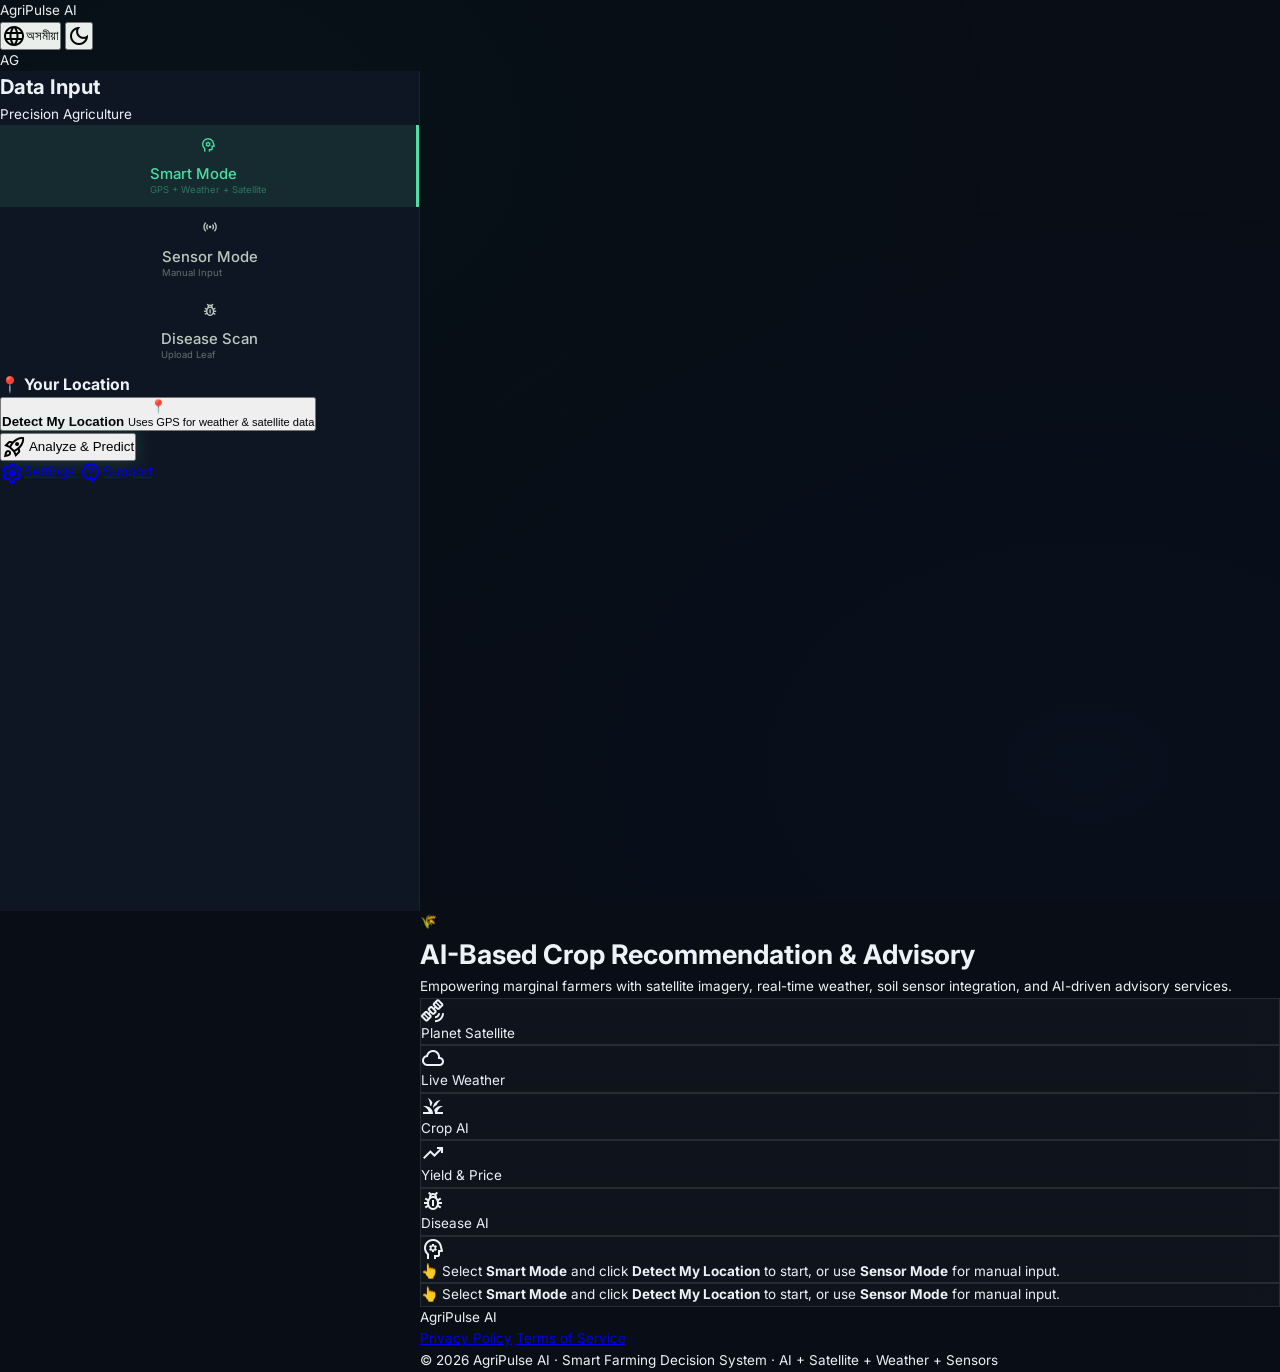
==== commit 34341042: "UI/UX update" ====
--- a/templates/index.html
+++ b/templates/index.html
@@ -1,77 +1,269 @@
 <!DOCTYPE html>
-<html lang="en" data-theme="dark">
+<html class="dark" lang="en" data-theme="dark">
 <head>
     <meta charset="UTF-8">
     <meta name="viewport" content="width=device-width, initial-scale=1.0">
-    <meta name="description" content="AI-Based Crop Recommendation & Advisory System for Marginal Farmers — Satellite imagery, soil sensor integration, and weather-responsive advisory.">
-    <title>🌾 Smart Farming Decision System</title>
-    <link rel="preconnect" href="https://fonts.googleapis.com">
-    <link rel="preconnect" href="https://fonts.gstatic.com" crossorigin>
-    <link href="https://fonts.googleapis.com/css2?family=Inter:wght@300;400;500;600;700;800;900&family=JetBrains+Mono:wght@400;500;600&family=Noto+Sans+Assamese:wght@400;500;600;700&display=swap" rel="stylesheet">
+    <meta name="description" content="AI-Based Crop Recommendation &amp; Advisory System for Marginal Farmers — Satellite imagery, soil sensor integration, and weather-responsive advisory.">
+    <title>AgriPulse AI — Smart Farming Analysis</title>
+    <script src="https://cdn.tailwindcss.com?plugins=forms,container-queries"></script>
+    <link href="https://fonts.googleapis.com/css2?family=Inter:wght@400;500;600;700;900&family=JetBrains+Mono:wght@500;600&family=Noto+Sans+Assamese:wght@400;500;600;700&display=swap" rel="stylesheet">
+    <link href="https://fonts.googleapis.com/css2?family=Material+Symbols+Outlined:wght,FILL@100..700,0..1&display=swap" rel="stylesheet">
     <script src="https://cdn.jsdelivr.net/npm/chart.js@4.4.0/dist/chart.umd.min.js"></script>
+    <script>
+    tailwind.config={darkMode:"class",theme:{extend:{colors:{"on-surface":"#dde4dd","primary-container":"#10b981","on-surface-variant":"#bbcabf","surface-container-high":"#242c27","secondary-container":"#0566d9","primary":"#4edea3","on-error":"#690005","surface-container-highest":"#2f3632","error-container":"#93000a","on-primary-container":"#00422b","error":"#ffb4ab","surface-container":"#1a211d","background":"#0e1511","secondary":"#adc6ff","surface":"#0e1511","on-error-container":"#ffdad6","outline-variant":"#3c4a42","primary-fixed":"#6ffbbe","on-primary":"#003824","surface-container-low":"#161d19","outline":"#86948a","on-secondary-container":"#e6ecff","tertiary":"#ffb3af","on-tertiary-container":"#711419"},borderRadius:{DEFAULT:"0.5rem",lg:"1rem",xl:"1.5rem",full:"9999px"},spacing:{md:"16px",lg:"24px",sm:"8px",gutter:"20px",xs:"4px",unit:"4px","container-max":"1280px",xl:"40px"},fontFamily:{"data-mono":["JetBrains Mono"],"coordinate-xs":["JetBrains Mono"],"body-base":["Inter"],h2:["Inter"],h1:["Inter"],"body-sm":["Inter"]},fontSize:{"coordinate-xs":["11px",{lineHeight:"1.2",fontWeight:"600"}],"data-mono":["14px",{lineHeight:"1.4",letterSpacing:"0.02em",fontWeight:"500"}],"body-base":["16px",{lineHeight:"1.6",fontWeight:"400"}],h2:["24px",{lineHeight:"1.3",fontWeight:"600"}],h1:["32px",{lineHeight:"1.2",fontWeight:"600"}],"body-sm":["14px",{lineHeight:"1.5",fontWeight:"400"}],"display-lg":["48px",{lineHeight:"1.1",letterSpacing:"-0.02em",fontWeight:"700"}]}}}}
+    </script>
     <link rel="stylesheet" href="/static/css/style.css?v=20260429-ui-fix">
+    <style>
+        .material-symbols-outlined{font-variation-settings:'FILL' 0,'wght' 400,'GRAD' 0,'opsz' 24;vertical-align:middle}
+        .glass-card{background:rgba(255,255,255,.03);backdrop-filter:blur(12px);-webkit-backdrop-filter:blur(12px);border:1px solid rgba(255,255,255,.1)}
+        .glass-card-high{background:rgba(255,255,255,.05);backdrop-filter:blur(20px);border:1px solid rgba(255,255,255,.12)}
+        .glow-emerald{box-shadow:0 0 20px rgba(78,222,163,.2)}
+        .glow-blue{box-shadow:0 0 20px rgba(173,198,255,.2)}
+        .pulse-dot{width:7px;height:7px;background:#4edea3;border-radius:50%;animation:pulse-anim 1.4s ease-in-out infinite;display:inline-block}
+        @keyframes pulse-anim{0%,100%{opacity:1;transform:scale(1)}50%{opacity:.5;transform:scale(1.3)}}
+        @keyframes spin{to{transform:rotate(360deg)}}
+        .btn-loader{display:none;width:16px;height:16px;border:2px solid rgba(0,66,43,.4);border-top-color:#00422b;border-radius:50%;animation:spin .7s linear infinite}
+        input[type=range].slider{width:100%;accent-color:#4edea3;height:3px;margin-top:2px}
+        ::-webkit-scrollbar{width:6px;height:6px}
+        ::-webkit-scrollbar-track{background:transparent}
+        ::-webkit-scrollbar-thumb{background:#3c4a42;border-radius:3px}
+        .input-panel::-webkit-scrollbar{width:4px}
+        .hidden{display:none!important}
+        .mode-tab{display:flex;align-items:center;gap:12px;padding:12px 16px;border:none;background:transparent;color:#bbcabf;font-family:'Inter',sans-serif;font-size:.85rem;font-weight:500;cursor:pointer;transition:all .2s ease;text-align:left;width:100%;text-decoration:none}
+        .mode-tab small{display:block;font-size:.7rem;color:#86948a;margin-top:1px;font-weight:400}
+        .mode-tab:hover{background:rgba(78,222,163,.05);color:#dde4dd}
+        .mode-tab.active{background:rgba(78,222,163,.10);color:#4edea3;border-right:3px solid #4edea3}
+        .mode-tab.active small{color:rgba(78,222,163,.6)}
+        .mode-tab .tab-icon{font-size:1.2rem;flex-shrink:0}
+        .input-wrapper{display:flex;align-items:center;background:#1a211d;border:1px solid #3c4a42;border-radius:6px;overflow:hidden;transition:border-color .2s}
+        .input-wrapper:focus-within{border-color:rgba(173,198,255,.5);box-shadow:0 0 0 2px rgba(173,198,255,.15)}
+        .input-wrapper input{flex:1;background:transparent;border:none;outline:none;padding:6px 10px;font-family:'JetBrains Mono',monospace;font-size:.82rem;color:#dde4dd}
+        .input-unit{padding:0 8px;font-size:.7rem;color:#bbcabf;font-family:'JetBrains Mono',monospace;border-left:1px solid #3c4a42}
+        .upload-zone{border:2px dashed rgba(78,222,163,.3);border-radius:10px;padding:20px;text-align:center;cursor:pointer;transition:all .2s;background:rgba(78,222,163,.03)}
+        .upload-zone:hover{border-color:rgba(78,222,163,.6);background:rgba(78,222,163,.06)}
+        .upload-preview img{width:100%;border-radius:8px;max-height:140px;object-fit:cover}
+        .btn-remove-image{position:absolute;top:6px;right:6px;background:rgba(0,0,0,.6);border:none;color:#fff;width:22px;height:22px;border-radius:50%;cursor:pointer;font-size:.7rem}
+        .modal{position:fixed;inset:0;z-index:200;background:rgba(0,0,0,.6);backdrop-filter:blur(4px);display:flex;align-items:center;justify-content:center;padding:20px}
+        .modal.hidden{display:none!important}
+        .chat-messages{background:rgba(0,0,0,.2);border:1px solid rgba(255,255,255,.06);border-radius:10px;padding:16px;min-height:200px;max-height:380px;overflow-y:auto;display:flex;flex-direction:column;gap:12px}
+        .msg-content{flex:1;background:rgba(255,255,255,.03);border:1px solid rgba(255,255,255,.06);border-radius:10px;padding:10px 14px;font-size:.83rem;color:#bbcabf;line-height:1.55}
+        .msg-content p{margin-bottom:6px}
+        .msg-content ul{padding-left:16px;display:flex;flex-direction:column;gap:4px}
+        .chat-msg.user .msg-content{background:rgba(173,198,255,.06);border-color:rgba(173,198,255,.12)}
+        .scale-segment{flex:1;padding:6px 4px;text-align:center;font-size:.65rem;font-weight:600;line-height:1.3}
+        .scale-segment.poor{background:rgba(255,180,171,.3);color:#ffb4ab}
+        .scale-segment.moderate{background:rgba(255,208,96,.3);color:#ffd060}
+        .scale-segment.healthy{background:rgba(78,222,163,.25);color:#4edea3}
+        .news-filter-btn.active{background:rgba(78,222,163,.12);color:#4edea3;border-color:rgba(78,222,163,.3)}
+        [data-theme=light]{--background:#f4fbf5;--surface:#f4fbf5;--surface-container:#e8f5ec;--on-surface:#191d1a;--on-surface-variant:#3f4d43;--outline-variant:#b5cabb}
+        @media(max-width:768px){.input-panel{position:relative;top:auto;width:100%;height:auto;border-right:none;border-bottom:1px solid rgba(255,255,255,.08)}.main-content{margin-left:0!important}.app-footer{margin-left:0!important}}
+        /* ══ LIGHT MODE — clean white/slate theme (matches white theme reference) ══ */
+        html:not(.dark) body {
+            background: #f8fafc !important;
+            color: #1e293b !important;
+        }
+        html:not(.dark) header {
+            background: rgba(255,255,255,.85) !important;
+            border-color: #e2e8f0 !important;
+        }
+        html:not(.dark) aside {
+            background: #ffffff !important;
+            border-color: #e2e8f0 !important;
+        }
+        /* Cards */
+        html:not(.dark) .glass-card,
+        html:not(.dark) .glass-card-high {
+            background: #ffffff !important;
+            border: 1px solid #e2e8f0 !important;
+            box-shadow: 0 4px 6px -1px rgba(0,0,0,.05), 0 2px 4px -1px rgba(0,0,0,.03) !important;
+        }
+        /* Sidebar number/text inputs */
+        html:not(.dark) .input-wrapper {
+            background: #f1f5f9 !important;
+            border-color: #cbd5e1 !important;
+        }
+        html:not(.dark) .input-wrapper input {
+            color: #1e293b !important;
+            background: transparent !important;
+        }
+        /* Mode tabs */
+        html:not(.dark) .mode-tab { color: #475569 }
+        html:not(.dark) .mode-tab:hover { background: #f1f5f9 }
+        html:not(.dark) .mode-tab.active {
+            background: rgba(5,150,105,.08);
+            color: #059669;
+            border-right-color: #059669;
+        }
+        /* Inline section headers / group containers */
+        html:not(.dark) .bg-surface-container\/50 {
+            background: #f8fafc !important;
+            border-color: #e2e8f0 !important;
+        }
+        /* Text helpers */
+        html:not(.dark) .text-slate-400 { color: #64748b !important }
+        html:not(.dark) .text-slate-500 { color: #475569 !important }
+        html:not(.dark) .text-emerald-500 { color: #059669 !important }
+        html:not(.dark) .group-title { color: #1e293b !important }
+        html:not(.dark) .group-hint  { color: #64748b !important }
+        html:not(.dark) label        { color: #475569 !important }
+        /* Slate dark bg overrides (header/sidebar/footer use bg-slate-950 utilities) */
+        html:not(.dark) .bg-slate-950,
+        html:not(.dark) footer {
+            background: #ffffff !important;
+            border-color: #e2e8f0 !important;
+            color: #475569 !important;
+        }
+        html:not(.dark) .bg-slate-950\/80 { background: rgba(255,255,255,.9) !important }
+        html:not(.dark) .bg-slate-950\/50 { background: rgba(255,255,255,.75) !important }
+        /* Chat & upload areas */
+        html:not(.dark) .chat-messages    { background: #f8fafc !important }
+        html:not(.dark) .chat-container   { background: #ffffff !important; border-color: #e2e8f0 !important }
+        html:not(.dark) .upload-zone      { border-color: rgba(5,150,105,.3) !important; background: rgba(5,150,105,.04) !important }
+        /* Mandi / disaster / news / chat plain inputs */
+        html:not(.dark) input.mandi-input,
+        html:not(.dark) input.disaster-input,
+        html:not(.dark) input.chat-text-input,
+        html:not(.dark) input.news-search-input {
+            background-color: #f1f5f9 !important;
+            color: #1e293b !important;
+            border-color: #cbd5e1 !important;
+        }
+        html:not(.dark) input.mandi-input::placeholder,
+        html:not(.dark) input.disaster-input::placeholder,
+        html:not(.dark) input.chat-text-input::placeholder,
+        html:not(.dark) input.news-search-input::placeholder {
+            color: #94a3b8 !important;
+        }
+        html:not(.dark) input.mandi-input:focus,
+        html:not(.dark) input.disaster-input:focus,
+        html:not(.dark) input.chat-text-input:focus,
+        html:not(.dark) input.news-search-input:focus {
+            background-color: #ffffff !important;
+            border-color: #2563eb !important;
+            box-shadow: 0 0 0 2px rgba(37,99,235,.15) !important;
+        }
+        html:not(.dark) select.disaster-select {
+            background-color: #f1f5f9 !important;
+            color: #1e293b !important;
+            border-color: #cbd5e1 !important;
+        }
+        /* Section cards (mandi, disaster, chat, news) */
+        html:not(.dark) .mandi-section,
+        html:not(.dark) .disaster-section,
+        html:not(.dark) .chat-section,
+        html:not(.dark) .news-section {
+            background: #ffffff !important;
+            border-color: #e2e8f0 !important;
+        }
+        html:not(.dark) .section-header h2 { color: #1e293b !important }
+        /* Scrollbar */
+        html:not(.dark) ::-webkit-scrollbar-thumb { background: #cbd5e1 }
+        /* ── THEMED INPUTS (override browser defaults & Tailwind) ── */
+        input.mandi-input,
+        input.disaster-input,
+        input.chat-text-input,
+        input.news-search-input {
+            background-color: #1a211d !important;
+            color: #dde4dd !important;
+            border-color: #3c4a42 !important;
+            outline: none !important;
+            font-family: 'Inter', system-ui, sans-serif !important;
+        }
+        input.mandi-input::placeholder,
+        input.disaster-input::placeholder,
+        input.chat-text-input::placeholder,
+        input.news-search-input::placeholder {
+            color: #86948a !important;
+            opacity: 1 !important;
+        }
+        input.mandi-input:focus,
+        input.disaster-input:focus,
+        input.chat-text-input:focus,
+        input.news-search-input:focus {
+            background-color: #1f2924 !important;
+            border-color: #adc6ff !important;
+            box-shadow: 0 0 0 2px rgba(173,198,255,.18) !important;
+        }
+        select.disaster-select {
+            background-color: #1a211d !important;
+            color: #dde4dd !important;
+            border-color: #3c4a42 !important;
+            outline: none !important;
+        }
+        select.disaster-select:focus {
+            border-color: #adc6ff !important;
+            box-shadow: 0 0 0 2px rgba(173,198,255,.18) !important;
+        }
+        select.disaster-select option {
+            background-color: #161d19 !important;
+            color: #dde4dd !important;
+        }
+    </style>
+
 </head>
-<body>
+<body class="bg-background text-on-surface font-body-base min-h-screen selection:bg-primary/30">
     <!-- HEADER -->
-    <header class="app-header" id="appHeader">
-        <div class="header-left">
-            <div class="logo">
-                <span class="logo-icon">🌾</span>
-                <div class="logo-text">
-                    <h1>Smart Farming</h1>
-                    <span class="logo-subtitle">AI Decision System for Marginal Farmers</span>
-                </div>
-            </div>
+    <header class="fixed top-0 w-full border-b bg-slate-950/50 backdrop-blur-xl border-white/10 shadow-2xl shadow-emerald-900/20 flex justify-between items-center px-6 h-16 z-50" id="appHeader">
+        <div class="flex items-center gap-8">
+            <span class="text-xl font-black tracking-tighter text-emerald-500">AgriPulse AI</span>
+            <nav class="hidden md:flex items-center gap-6">
+                <a class="text-emerald-400 font-bold border-b-2 border-emerald-500 pb-1 text-sm tracking-wide" href="/analysis">AI Analysis</a>
+                <a class="text-slate-400 hover:text-emerald-300 transition-colors text-sm tracking-wide" href="/dashboard">Dashboard</a>
+            </nav>
         </div>
-        <div class="header-center">
-            <div class="header-stat live"><span class="pulse-dot"></span><span class="stat-text">Live</span></div>
-            <div class="header-stat"><span class="stat-icon">🧠</span><span class="stat-text">ML Models</span></div>
-            <div class="header-stat"><span class="stat-icon">🛰️</span><span class="stat-text">Satellite</span></div>
-            <div class="header-stat"><span class="stat-icon">🌤️</span><span class="stat-text">Weather</span></div>
-            <div class="header-stat"><span class="stat-icon">✨</span><span class="stat-text">Gemini AI</span></div>
+        <div class="hidden md:flex items-center gap-3">
+            <span class="flex items-center gap-2 px-3 py-1 glass-card rounded-full text-xs font-data-mono">
+                <span class="w-2 h-2 rounded-full bg-primary animate-pulse"></span>LIVE
+            </span>
+            <span class="flex items-center gap-2 px-3 py-1 glass-card rounded-full text-xs font-data-mono"><span class="material-symbols-outlined text-sm text-primary">psychology</span>ML Models</span>
+            <span class="flex items-center gap-2 px-3 py-1 glass-card rounded-full text-xs font-data-mono"><span class="material-symbols-outlined text-sm text-secondary">satellite_alt</span>Satellite</span>
+            <span class="flex items-center gap-2 px-3 py-1 glass-card rounded-full text-xs font-data-mono"><span class="material-symbols-outlined text-sm text-tertiary">auto_awesome</span>Gemini AI</span>
         </div>
-        <div class="header-right">
-            <a href="/dashboard" style="padding:8px 14px;background:rgba(34,197,94,0.12);border:1px solid rgba(34,197,94,0.25);color:#22c55e;border-radius:8px;font-size:0.82rem;font-weight:600;text-decoration:none;transition:all 0.2s;white-space:nowrap;margin-right:12px;" onmouseover="this.style.background='rgba(34,197,94,0.22)'" onmouseout="this.style.background='rgba(34,197,94,0.12)'">🏡 Farm Dashboard</a>
-            <button class="lang-toggle" id="langToggle" aria-label="Toggle language">
-                <span class="lang-icon" id="langIcon">🌐</span>
-                <span class="lang-text" id="langText">অসমীয়া</span>
+        <div class="flex items-center gap-3">
+            <button class="text-slate-400 hover:text-emerald-300 transition-colors active:scale-95 p-2" id="langToggle" aria-label="Toggle language">
+                <span class="material-symbols-outlined" id="langIcon">language</span><span class="text-xs ml-1" id="langText">অসমীয়া</span>
             </button>
-            <button class="theme-toggle" id="themeToggle" aria-label="Toggle theme">
-                <span class="theme-icon" id="themeIcon">🌙</span>
+            <button class="text-slate-400 hover:text-emerald-300 transition-colors active:scale-95 p-2" id="themeToggle" aria-label="Toggle theme">
+                <span class="material-symbols-outlined" id="themeIcon">dark_mode</span>
             </button>
+            <div class="w-8 h-8 rounded-full bg-primary-container flex items-center justify-center text-on-primary-container font-bold text-xs">AG</div>
         </div>
     </header>
 
     <!-- MAIN LAYOUT -->
-    <div class="app-layout">
-        <!-- LEFT PANEL -->
-        <aside class="input-panel" id="inputPanel">
+    <div class="flex pt-16 min-h-screen">
+        <!-- LEFT PANEL / SIDEBAR -->
+        <aside class="input-panel fixed left-0 top-16 h-[calc(100vh-64px)] overflow-y-auto bg-slate-950/80 backdrop-blur-2xl border-r border-white/10 shadow-xl shadow-black/50 flex flex-col z-40" style="width:420px" id="inputPanel">
+            <div class="p-6 border-b border-white/5">
+                <h2 class="text-emerald-500 text-lg font-bold">Data Input</h2>
+                <p class="text-slate-400 text-xs uppercase tracking-widest mt-1">Precision Agriculture</p>
+            </div>
             <!-- Mode Tabs -->
-            <div class="mode-tabs">
+            <nav class="flex-1 px-2 space-y-1 pt-2">
                 <button class="mode-tab active" id="tabAuto" data-mode="auto">
-                    <span>🛰️</span> Smart Mode
-                    <small>GPS + Weather + Satellite</small>
+                    <span class="material-symbols-outlined tab-icon">psychology</span>
+                    <div><span>Smart Mode</span><small>GPS + Weather + Satellite</small></div>
                 </button>
                 <button class="mode-tab" id="tabManual" data-mode="manual">
-                    <span>🌡️</span> Sensor Mode
-                    <small>Manual Input</small>
+                    <span class="material-symbols-outlined tab-icon">sensors</span>
+                    <div><span>Sensor Mode</span><small>Manual Input</small></div>
                 </button>
                 <button class="mode-tab" id="tabDisease" data-mode="disease">
-                    <span>🌿</span> Disease Scan
-                    <small>Upload Leaf</small>
+                    <span class="material-symbols-outlined tab-icon">pest_control</span>
+                    <div><span>Disease Scan</span><small>Upload Leaf</small></div>
                 </button>
-            </div>
-
-            <form id="sensorForm" class="sensor-form">
-                <!-- AUTO MODE: Location -->
+            </nav>
+
+            <form id="sensorForm" class="px-2 pb-4 space-y-2 overflow-y-auto">
+                <!-- AUTO MODE -->
                 <div class="mode-section auto-section" id="autoSection">
-                    <div class="input-group location-group">
-                        <h3 class="group-title">📍 Your Location</h3>
-                        <button type="button" class="btn-location" id="getLocationBtn">
+                    <div class="mx-2 mb-2 bg-surface-container/50 border border-outline-variant/50 rounded-lg p-3">
+                        <h3 class="text-coordinate-xs font-coordinate-xs text-on-surface-variant uppercase tracking-wider mb-2">📍 Your Location</h3>
+                        <button type="button" class="w-full flex items-center gap-3 px-3 py-2 bg-primary/10 border border-primary/25 rounded-lg text-on-surface hover:bg-primary/20 transition-all" id="getLocationBtn">
                             <span class="loc-icon">📍</span>
                             <div class="loc-text">
                                 <strong>Detect My Location</strong>
-                                <small>Uses GPS for weather & satellite data</small>
+                                <small>Uses GPS for weather &amp; satellite data</small>
                             </div>
                         </button>
                         <div class="location-info hidden" id="locationInfo">
@@ -79,43 +271,30 @@
                             <div class="loc-coords" id="locCoords"></div>
                         </div>
                     </div>
-
-                    <div class="input-group">
-                        <h3 class="group-title">🧪 Soil Data (Sensor / Estimated)</h3>
-                        <p class="group-hint">Enter if you have soil test data, or leave defaults</p>
-                        <div class="input-row">
-                            <div class="input-field">
-                                <label for="autoN">Nitrogen (N)</label>
-                                <div class="input-wrapper">
-                                    <input type="number" id="autoN" value="60" min="0" max="200">
-                                    <span class="input-unit">kg/ha</span>
+                    <div id="autoSoilGroup" class="hidden">
+                        <div class="mx-2 mb-2 bg-surface-container/50 border border-outline-variant/50 rounded-lg p-3">
+                            <h3 class="group-title">🧪 Soil Data (Sensor / Estimated)</h3>
+                            <p class="group-hint">Enter if you have soil test data, or leave defaults</p>
+                            <div class="input-row">
+                                <div class="input-field">
+                                    <label for="autoN">Nitrogen (N)</label>
+                                    <div class="input-wrapper"><input type="number" id="autoN" value="60" min="0" max="200"><span class="input-unit">kg/ha</span></div>
                                 </div>
-                            </div>
-                            <div class="input-field">
-                                <label for="autoP">Phosphorus (P)</label>
-                                <div class="input-wrapper">
-                                    <input type="number" id="autoP" value="40" min="0" max="150">
-                                    <span class="input-unit">kg/ha</span>
+                                <div class="input-field">
+                                    <label for="autoP">Phosphorus (P)</label>
+                                    <div class="input-wrapper"><input type="number" id="autoP" value="40" min="0" max="150"><span class="input-unit">kg/ha</span></div>
                                 </div>
-                            </div>
-                            <div class="input-field">
-                                <label for="autoK">Potassium (K)</label>
-                                <div class="input-wrapper">
-                                    <input type="number" id="autoK" value="40" min="0" max="200">
-                                    <span class="input-unit">kg/ha</span>
+                                <div class="input-field">
+                                    <label for="autoK">Potassium (K)</label>
+                                    <div class="input-wrapper"><input type="number" id="autoK" value="40" min="0" max="200"><span class="input-unit">kg/ha</span></div>
                                 </div>
-                            </div>
-                            <div class="input-field">
-                                <label for="autoPH">Soil pH</label>
-                                <div class="input-wrapper">
-                                    <input type="number" id="autoPH" value="6.5" min="0" max="14" step="0.1">
-                                    <span class="input-unit">pH</span>
+                                <div class="input-field">
+                                    <label for="autoPH">Soil pH</label>
+                                    <div class="input-wrapper"><input type="number" id="autoPH" value="6.5" min="0" max="14" step="0.1"><span class="input-unit">pH</span></div>
                                 </div>
                             </div>
                         </div>
                     </div>
-
-                    <!-- Live Weather Preview -->
                     <div class="weather-preview hidden" id="weatherPreview">
                         <div class="weather-header">
                             <img id="weatherIcon" src="" alt="weather">
@@ -128,133 +307,137 @@
                     </div>
                 </div>
 
-                <!-- MANUAL MODE: Full Inputs -->
+                <!-- MANUAL MODE -->
                 <div class="mode-section manual-section hidden" id="manualSection">
-                    <div class="input-group">
+                    <div class="mx-2 mb-2 bg-surface-container/50 border border-outline-variant/50 rounded-lg p-3">
                         <h3 class="group-title">🧪 Soil Nutrients</h3>
                         <div class="input-row">
                             <div class="input-field">
                                 <label for="inputN">Nitrogen (N)</label>
-                                <div class="input-wrapper">
-                                    <input type="number" id="inputN" value="80" min="0" max="200">
-                                    <span class="input-unit">kg/ha</span>
-                                </div>
+                                <div class="input-wrapper"><input type="number" id="inputN" value="80" min="0" max="200"><span class="input-unit">kg/ha</span></div>
                                 <input type="range" class="slider" id="sliderN" min="0" max="200" value="80">
                             </div>
                             <div class="input-field">
                                 <label for="inputP">Phosphorus (P)</label>
-                                <div class="input-wrapper">
-                                    <input type="number" id="inputP" value="45" min="0" max="150">
-                                    <span class="input-unit">kg/ha</span>
-                                </div>
+                                <div class="input-wrapper"><input type="number" id="inputP" value="45" min="0" max="150"><span class="input-unit">kg/ha</span></div>
                                 <input type="range" class="slider" id="sliderP" min="0" max="150" value="45">
                             </div>
                             <div class="input-field">
                                 <label for="inputK">Potassium (K)</label>
-                                <div class="input-wrapper">
-                                    <input type="number" id="inputK" value="40" min="0" max="200">
-                                    <span class="input-unit">kg/ha</span>
-                                </div>
+                                <div class="input-wrapper"><input type="number" id="inputK" value="40" min="0" max="200"><span class="input-unit">kg/ha</span></div>
                                 <input type="range" class="slider" id="sliderK" min="0" max="200" value="40">
                             </div>
                         </div>
                     </div>
-                    <div class="input-group">
-                        <h3 class="group-title">☁️ Weather & Soil</h3>
+                    <div class="mx-2 mb-2 bg-surface-container/50 border border-outline-variant/50 rounded-lg p-3">
+                        <h3 class="group-title">☁️ Weather &amp; Soil</h3>
                         <div class="input-row">
                             <div class="input-field">
                                 <label for="inputTemp">Temperature</label>
-                                <div class="input-wrapper">
-                                    <input type="number" id="inputTemp" value="26" min="0" max="50" step="0.5">
-                                    <span class="input-unit">°C</span>
-                                </div>
+                                <div class="input-wrapper"><input type="number" id="inputTemp" value="26" min="0" max="50" step="0.5"><span class="input-unit">°C</span></div>
                                 <input type="range" class="slider" id="sliderTemp" min="0" max="50" value="26" step="0.5">
                             </div>
                             <div class="input-field">
                                 <label for="inputHumidity">Humidity</label>
-                                <div class="input-wrapper">
-                                    <input type="number" id="inputHumidity" value="70" min="0" max="100">
-                                    <span class="input-unit">%</span>
-                                </div>
+                                <div class="input-wrapper"><input type="number" id="inputHumidity" value="70" min="0" max="100"><span class="input-unit">%</span></div>
                                 <input type="range" class="slider" id="sliderHumidity" min="0" max="100" value="70">
                             </div>
                             <div class="input-field">
                                 <label for="inputPH">Soil pH</label>
-                                <div class="input-wrapper">
-                                    <input type="number" id="inputPH" value="6.5" min="0" max="14" step="0.1">
-                                    <span class="input-unit">pH</span>
-                                </div>
+                                <div class="input-wrapper"><input type="number" id="inputPH" value="6.5" min="0" max="14" step="0.1"><span class="input-unit">pH</span></div>
                                 <input type="range" class="slider" id="sliderPH" min="0" max="14" value="6.5" step="0.1">
                             </div>
                             <div class="input-field">
                                 <label for="inputRainfall">Rainfall</label>
-                                <div class="input-wrapper">
-                                    <input type="number" id="inputRainfall" value="150" min="0" max="500">
-                                    <span class="input-unit">mm</span>
-                                </div>
+                                <div class="input-wrapper"><input type="number" id="inputRainfall" value="150" min="0" max="500"><span class="input-unit">mm</span></div>
                                 <input type="range" class="slider" id="sliderRainfall" min="0" max="500" value="150">
                             </div>
                         </div>
                     </div>
                 </div>
 
-                <button type="submit" class="btn-predict" id="predictBtn">
-                    <span class="btn-icon">🚀</span>
-                    <span class="btn-text">Analyze & Predict</span>
+                <button type="submit" class="mx-2 mt-3 mb-2 flex items-center justify-center gap-2 w-[calc(100%-16px)] py-3 bg-primary hover:bg-primary-fixed text-on-primary-container font-bold rounded-lg active:scale-95 transition-all shadow-lg shadow-emerald-500/20 glow-emerald" id="predictBtn">
+                    <span class="material-symbols-outlined text-[18px]">rocket_launch</span>
+                    <span class="btn-text">Analyze &amp; Predict</span>
                     <span class="btn-loader" id="btnLoader"></span>
                 </button>
             </form>
 
-            <!-- DISEASE MODE: Image Upload -->
-            <div id="diseaseUploadSidebar" class="mode-section hidden" style="margin-top: 15px;">
+            <!-- DISEASE MODE -->
+            <div id="diseaseUploadSidebar" class="mode-section hidden px-3 pb-4">
                 <div class="input-group">
                     <h3 class="group-title">📸 Upload Leaf Image</h3>
                     <p class="group-hint">Select a clear image of the diseased leaf for AI analysis.</p>
-                    <div class="disease-upload" style="margin-top: 10px;">
+                    <div style="margin-top:10px;">
                         <div class="upload-zone" id="uploadZone">
                             <input type="file" id="diseaseImageInput" accept="image/*" hidden>
-                            <div class="upload-content" id="uploadContent"><span class="upload-icon">📸</span><p class="upload-text">Drop leaf image or <strong>click to upload</strong></p><p class="upload-hint">JPG, PNG | Max 10MB</p></div>
-                            <div class="upload-preview hidden" id="uploadPreview"><img id="previewImage" alt="Leaf"><button class="btn-remove-image" id="removeImage">✕</button></div>
-                        </div>
-                        <button class="btn-detect" id="detectBtn" disabled style="width: 100%; margin-top: 15px;"><span>🔬 Detect Disease</span></button>
+                            <div class="upload-content" id="uploadContent">
+                                <span class="upload-icon">📸</span>
+                                <p class="upload-text">Drop leaf image or <strong>click to upload</strong></p>
+                                <p class="upload-hint">JPG, PNG | Max 10MB</p>
+                            </div>
+                            <div class="upload-preview hidden" id="uploadPreview">
+                                <img id="previewImage" alt="Leaf">
+                                <button class="btn-remove-image" id="removeImage">✕</button>
+                            </div>
+                        </div>
+                        <button class="w-full mt-3 flex items-center justify-center gap-2 py-2 bg-secondary/10 border border-secondary/30 rounded-lg text-secondary font-semibold text-sm hover:bg-secondary/20 transition-all disabled:opacity-40 disabled:cursor-not-allowed" id="detectBtn" disabled>
+                            <span class="material-symbols-outlined text-sm">biotech</span> Detect Disease
+                        </button>
                     </div>
                 </div>
             </div>
+
+            <!-- Bottom nav links -->
+            <div class="p-4 border-t border-white/5 space-y-1">
+                <a class="text-slate-500 hover:text-emerald-300 px-4 py-2 flex items-center gap-3 text-xs transition-opacity" href="#">
+                    <span class="material-symbols-outlined text-sm">settings</span>Settings
+                </a>
+                <a class="text-slate-500 hover:text-emerald-300 px-4 py-2 flex items-center gap-3 text-xs transition-opacity" href="#">
+                    <span class="material-symbols-outlined text-sm">contact_support</span>Support
+                </a>
+            </div>
         </aside>
-
         <!-- MAIN CONTENT -->
-        <main class="main-content" id="mainContent">
+        <main class="flex-1 pt-8 px-6 pb-12 min-h-screen" style="margin-left:420px" id="mainContent">
+            <div class="max-w-container-max mx-auto space-y-8">
+
             <!-- Welcome -->
-            <div class="welcome-state" id="welcomeState">
-                <div class="welcome-icon">🌾</div>
-                <h2>AI-Based Crop Recommendation & Advisory</h2>
-                <p>Empowering marginal farmers with satellite imagery, real-time weather, soil sensor integration, and AI-driven advisory services.</p>
-                <div class="welcome-features">
-                    <div class="welcome-feature"><span>🛰️</span><p>Planet Satellite</p></div>
-                    <div class="welcome-feature"><span>🌤️</span><p>Live Weather</p></div>
-                    <div class="welcome-feature"><span>🌾</span><p>Crop AI</p></div>
-                    <div class="welcome-feature"><span>📈</span><p>Yield & Price</p></div>
-                    <div class="welcome-feature"><span>🌿</span><p>Disease AI</p></div>
-                    <div class="welcome-feature"><span>🧠</span><p>Gemini Advisory</p></div>
+            <div class="flex flex-col items-center justify-center text-center py-24 max-w-2xl mx-auto" id="welcomeState">
+                <div class="text-7xl mb-6 drop-shadow-lg">🌾</div>
+                <h1 class="text-h1 font-h1 text-on-surface mb-4 tracking-tight">AI Crop Recommendation &amp; Advisory</h1>
+                <p class="text-on-surface-variant text-body-base leading-relaxed mb-10">Empowering marginal farmers with satellite imagery, real-time weather, soil sensor integration, and AI-driven advisory services.</p>
+                <div class="flex flex-wrap justify-center gap-4 mb-10">
+                    <div class="glass-card rounded-xl px-5 py-4 flex flex-col items-center gap-2 hover:border-primary/30 hover:-translate-y-1 transition-all cursor-default">
+                        <span class="material-symbols-outlined text-2xl text-secondary">satellite_alt</span><p class="text-xs text-on-surface-variant font-medium">Planet Satellite</p>
+                    </div>
+                    <div class="glass-card rounded-xl px-5 py-4 flex flex-col items-center gap-2 hover:border-primary/30 hover:-translate-y-1 transition-all cursor-default">
+                        <span class="material-symbols-outlined text-2xl text-primary">cloud</span><p class="text-xs text-on-surface-variant font-medium">Live Weather</p>
+                    </div>
+                    <div class="glass-card rounded-xl px-5 py-4 flex flex-col items-center gap-2 hover:border-primary/30 hover:-translate-y-1 transition-all cursor-default">
+                        <span class="material-symbols-outlined text-2xl text-primary">grass</span><p class="text-xs text-on-surface-variant font-medium">Crop AI</p>
+                    </div>
+                    <div class="glass-card rounded-xl px-5 py-4 flex flex-col items-center gap-2 hover:border-primary/30 hover:-translate-y-1 transition-all cursor-default">
+                        <span class="material-symbols-outlined text-2xl text-tertiary">trending_up</span><p class="text-xs text-on-surface-variant font-medium">Yield &amp; Price</p>
+                    </div>
+                    <div class="glass-card rounded-xl px-5 py-4 flex flex-col items-center gap-2 hover:border-primary/30 hover:-translate-y-1 transition-all cursor-default">
+                        <span class="material-symbols-outlined text-2xl text-primary">pest_control</span><p class="text-xs text-on-surface-variant font-medium">Disease AI</p>
+                    </div>
+                    <div class="glass-card rounded-xl px-5 py-4 flex flex-col items-center gap-2 hover:border-primary/30 hover:-translate-y-1 transition-all cursor-default">
+                        <span class="material-symbols-outlined text-2xl text-secondary">psychology</span><p class="text-xs text-on-surface-variant font-medium">Gemini Advisory</p>
+                    </div>
                 </div>
-                <div class="welcome-cta">
-                    <p>👆 Select <strong>Smart Mode</strong> and click <strong>Detect My Location</strong> to start, or use <strong>Sensor Mode</strong> for manual input.</p>
+                <div class="glass-card rounded-xl px-5 py-4 text-body-sm text-on-surface-variant border-primary/20">
+                    <p>👆 Select <strong class="text-primary">Smart Mode</strong> and click <strong class="text-primary">Detect My Location</strong> to start, or use <strong class="text-primary">Sensor Mode</strong> for manual input.</p>
                 </div>
             </div>
 
             <!-- Results -->
-            <div class="results-state hidden" id="resultsState">
-                <!-- Location & Weather Banner -->
-                <div class="weather-banner hidden" id="weatherBanner">
-                    <div class="banner-location">
-                        <span class="banner-icon">📍</span>
-                        <span id="bannerCity">—</span>
-                    </div>
-                    <div class="banner-weather">
-                        <img id="bannerWeatherIcon" src="" alt="">
-                        <span id="bannerTemp">—</span>
-                        <span id="bannerDesc">—</span>
-                    </div>
+            <div class="hidden space-y-6" id="resultsState">
+                <!-- Weather Banner -->
+                <div class="hidden flex flex-wrap items-center gap-4 px-5 py-3 glass-card rounded-xl border-secondary/20" id="weatherBanner">
+                    <div class="banner-location"><span class="banner-icon">📍</span><span id="bannerCity">—</span></div>
+                    <div class="banner-weather"><img id="bannerWeatherIcon" src="" alt=""><span id="bannerTemp">—</span><span id="bannerDesc">—</span></div>
                     <div class="banner-extras">
                         <span>💧 <span id="bannerHumidity">—</span></span>
                         <span>🌧️ <span id="bannerRainfall">—</span></span>
@@ -264,21 +447,55 @@
                 </div>
 
                 <!-- Result Cards -->
-                <section class="results-grid" id="resultsGrid">
-                    <div class="result-card crop-card"><div class="card-header"><span class="card-icon">🌾</span><h3>Recommended Crop</h3><button class="btn-alternatives" id="altCropsBtn" title="Show alternative crops if you don't want this one">🔄 Alternatives</button></div><div class="card-value" id="cropValue">—</div><div class="card-detail" id="cropConfidence">Confidence: —</div><div class="card-extra" id="topCrops"></div></div>
-                    <div class="result-card yield-card"><div class="card-header"><span class="card-icon">📈</span><h3>Yield Prediction</h3></div><div class="card-value" id="yieldValue">—</div><div class="card-detail" id="yieldUnit">tons/hectare</div></div>
-                    <div class="result-card price-card"><div class="card-header"><span class="card-icon">💰</span><h3>Market Price</h3></div><div class="card-value" id="priceValue">—</div><div class="card-detail" id="priceUnit">₹/quintal</div><div class="card-extra" id="mspInfo"></div></div>
-                    <div class="result-card profit-card"><div class="card-header"><span class="card-icon">🤑</span><h3>Expected Profit</h3></div><div class="card-value" id="profitValue">—</div><div class="card-detail" id="profitUnit">₹/hectare</div></div>
-                    <div class="result-card market-card"><div class="card-header"><span class="card-icon">📊</span><h3>Market Timing</h3></div><div class="card-value" id="marketDecision">—</div><div class="card-detail" id="marketReason"></div></div>
-                    <div class="result-card risk-card"><div class="card-header"><span class="card-icon">⚡</span><h3>Risk Level</h3></div><div class="card-value" id="riskLevel">—</div><div class="card-detail" id="riskScore"></div><div class="card-extra" id="riskReasons"></div></div>
-                </section>
-
-                <!-- Alert Banners -->
+                <section>
+                    <div class="flex justify-between items-center mb-4">
+                        <h2 class="text-h2 font-h2 text-on-surface">Analysis Results</h2>
+                    </div>
+                    <div class="grid grid-cols-2 lg:grid-cols-3 gap-gutter" id="resultsGrid">
+                        <div class="result-card crop-card glass-card rounded-xl p-md">
+                            <div class="card-header"><span class="card-icon">🌾</span>
+                                <h3>Recommended Crop</h3><button class="btn-alternatives" id="altCropsBtn" title="Show alternative crops">🔄 Alternatives</button>
+                            </div>
+                            <div class="card-value" id="cropValue">—</div>
+                            <div class="card-detail" id="cropConfidence">Confidence: —</div>
+                            <div class="card-extra" id="topCrops"></div>
+                        </div>
+                        <div class="result-card yield-card glass-card rounded-xl p-md">
+                            <div class="card-header"><span class="card-icon">📈</span><h3>Yield Prediction</h3></div>
+                            <div class="card-value" id="yieldValue">—</div>
+                            <div class="card-detail" id="yieldUnit">tons/hectare</div>
+                        </div>
+                        <div class="result-card price-card glass-card rounded-xl p-md">
+                            <div class="card-header"><span class="card-icon">💰</span><h3>Market Price</h3></div>
+                            <div class="card-value" id="priceValue">—</div>
+                            <div class="card-detail" id="priceUnit">₹/quintal</div>
+                            <div class="card-extra" id="mspInfo"></div>
+                        </div>
+                        <div class="result-card profit-card glass-card rounded-xl p-md">
+                            <div class="card-header"><span class="card-icon">🤑</span><h3>Expected Profit</h3></div>
+                            <div class="card-value" id="profitValue">—</div>
+                            <div class="card-detail" id="profitUnit">₹/hectare</div>
+                        </div>
+                        <div class="result-card market-card glass-card rounded-xl p-md">
+                            <div class="card-header"><span class="card-icon">📊</span><h3>Market Timing</h3></div>
+                            <div class="card-value" id="marketDecision">—</div>
+                            <div class="card-detail" id="marketReason"></div>
+                        </div>
+                        <div class="result-card risk-card glass-card rounded-xl p-md">
+                            <div class="card-header"><span class="card-icon">⚡</span><h3>Risk Level</h3></div>
+                            <div class="card-value" id="riskLevel">—</div>
+                            <div class="card-detail" id="riskScore"></div>
+                            <div class="card-extra" id="riskReasons"></div>
+                        </div>
+                    </div>
+                </section>
+
+                <!-- Alerts -->
                 <section class="alerts-section" id="alertsSection"></section>
 
                 <!-- Alternative Crops Modal -->
                 <div class="modal hidden" id="altCropsModal">
-                    <div class="modal-content">
+                    <div class="modal-content glass-card-high">
                         <div class="modal-header">
                             <h2>🌾 Alternative Crop Recommendations</h2>
                             <button class="modal-close" id="closeAltCrops">✕</button>
@@ -286,34 +503,48 @@
                         <div class="modal-body">
                             <p class="modal-intro">If you don't want to grow the recommended crop, here are other suitable options based on your soil and climate conditions:</p>
                             <div class="alternatives-list" id="alternativesList">
-                                <p class="loading">⏳ Loading alternatives...</p>
+                                <p style="font-size:0.82rem;color:var(--on-surface-variant);">⏳ Loading alternatives...</p>
                             </div>
                         </div>
                     </div>
                 </div>
 
                 <!-- Risk Breakdown -->
-                <section class="risk-section" id="riskSection">
+                <section class="risk-section glass-card rounded-xl p-md" id="riskSection">
                     <div class="section-header"><h2>⚡ Risk Analysis</h2></div>
                     <div class="risk-factors" id="riskFactors"></div>
                 </section>
 
                 <!-- NDVI Timeline -->
-                <section class="ndvi-timeline-section" id="ndviTimelineSection">
-                    <div class="section-header"><h2>📈 NDVI Crop Health Timeline</h2><span class="timeline-badge">12 Months</span></div>
+                <section class="glass-card rounded-xl p-md" id="ndviTimelineSection">
+                    <div class="section-header">
+                        <h2 class="text-h2 font-h2">📈 NDVI Crop Health Timeline</h2><span class="timeline-badge">12 Months</span>
+                    </div>
                     <div class="chart-card ndvi-timeline-card"><canvas id="ndviTimelineChart"></canvas></div>
                 </section>
 
-                <!-- NDVI -->
-                <section class="ndvi-section" id="ndviSection">
-                    <div class="section-header"><h2>📡 NDVI Satellite Crop Health</h2><span class="ndvi-source-badge" id="ndviSourceBadge"></span></div>
+                <!-- NDVI Satellite -->
+                <section class="ndvi-section glass-card rounded-xl p-md" id="ndviSection">
+                    <div class="section-header">
+                        <h2>📡 NDVI Satellite Crop Health</h2><span class="ndvi-source-badge" id="ndviSourceBadge"></span>
+                    </div>
                     <div class="ndvi-grid">
                         <div class="ndvi-gauge-container">
                             <canvas id="ndviGauge" width="280" height="200"></canvas>
-                            <div class="ndvi-value-display"><span class="ndvi-number" id="ndviNumber">—</span><span class="ndvi-label" id="ndviLabel">—</span></div>
+                            <div class="ndvi-value-display">
+                                <span class="ndvi-number" id="ndviNumber">—</span>
+                                <span class="ndvi-label" id="ndviLabel">—</span>
+                            </div>
                         </div>
                         <div class="ndvi-details" id="ndviDetails">
-                            <div class="ndvi-scale"><div class="scale-label">NDVI Scale</div><div class="scale-bar"><div class="scale-segment poor">Poor<br>0-0.3</div><div class="scale-segment moderate">Moderate<br>0.3-0.6</div><div class="scale-segment healthy">Healthy<br>0.6-1.0</div></div></div>
+                            <div class="ndvi-scale">
+                                <div class="scale-label">NDVI Scale</div>
+                                <div class="scale-bar">
+                                    <div class="scale-segment poor">Poor<br>0–0.3</div>
+                                    <div class="scale-segment moderate">Moderate<br>0.3–0.6</div>
+                                    <div class="scale-segment healthy">Healthy<br>0.6–1.0</div>
+                                </div>
+                            </div>
                             <div class="ndvi-satellite-info hidden" id="ndviSatelliteInfo"></div>
                             <div class="ndvi-factors" id="ndviFactors"></div>
                         </div>
@@ -321,66 +552,53 @@
                 </section>
 
                 <!-- Disease Detection -->
-                <section class="disease-section" id="diseaseSection">
+                <section class="disease-section glass-card rounded-xl p-md" id="diseaseSection">
                     <div class="section-header"><h2>🌿 Plant Disease Detection Results</h2></div>
-                    <div class="disease-results-container" style="display: flex; flex-direction: column; gap: 20px;">
-                        <!-- Upload moved to sidebar -->
-                        <div class="disease-result hidden" id="diseaseResult" style="width: 100%;">
-                                <!-- Disease header: icon + name + confidence -->
-                                <div class="disease-header">
-                                    <span class="disease-icon" id="diseaseIcon">🦠</span>
-                                    <div>
-                                        <h3 id="diseaseName">—</h3>
-                                        <div class="disease-confidence" id="diseaseConfidence">—</div>
-                                    </div>
+                    <div class="disease-results-container" style="display:flex;flex-direction:column;gap:20px;">
+                        <div class="disease-result hidden" id="diseaseResult" style="width:100%;">
+                            <div class="disease-header">
+                                <span class="disease-icon" id="diseaseIcon">🦠</span>
+                                <div>
+                                    <h3 id="diseaseName">—</h3>
+                                    <div class="disease-confidence" id="diseaseConfidence">—</div>
                                 </div>
-
-                                <!-- Severity badge -->
-                                <div id="diseaseSeverityWrapper" style="margin:10px 0 6px;">
-                                    <span id="diseaseSeverityBadge" style="display:inline-flex;align-items:center;gap:6px;padding:4px 14px;border-radius:20px;font-size:.8rem;font-weight:700;letter-spacing:.03em;"></span>
-                                    <span id="diseaseSeverityDesc" style="margin-left:8px;font-size:.78rem;color:var(--text-secondary);"></span>
+                            </div>
+                            <div id="diseaseSeverityWrapper" style="margin:10px 0 6px;">
+                                <span id="diseaseSeverityBadge" style="display:inline-flex;align-items:center;gap:6px;padding:4px 14px;border-radius:20px;font-size:.8rem;font-weight:700;letter-spacing:.03em;"></span>
+                                <span id="diseaseSeverityDesc" style="margin-left:8px;font-size:.78rem;color:var(--on-surface-variant);"></span>
+                            </div>
+                            <div id="diseaseUrgencyNote" class="hidden" style="margin:8px 0;padding:8px 12px;border-radius:8px;background:rgba(255,180,171,.08);border:1px solid rgba(255,180,171,.18);font-size:.8rem;color:var(--error);font-weight:500;"></div>
+                            <div class="disease-treatment" id="diseaseTreatment">
+                                <h4>💊 Treatment</h4>
+                                <p id="treatmentText">—</p>
+                            </div>
+                            <div id="diseaseRemediesWrapper" class="hidden" style="margin-top:12px;">
+                                <h4 style="font-size:.85rem;font-weight:700;color:var(--on-surface);margin-bottom:8px;">🧪 Remedies &amp; Pesticides</h4>
+                                <ul id="diseaseRemediesList" style="margin:0;padding-left:18px;display:flex;flex-direction:column;gap:6px;font-size:.8rem;color:var(--on-surface-variant);"></ul>
+                                <div id="diseasePesticidesWrapper" class="hidden" style="margin-top:10px;overflow-x:auto;">
+                                    <table id="diseasePesticidesTable" style="width:100%;border-collapse:collapse;font-size:.75rem;">
+                                        <thead>
+                                            <tr style="background:rgba(78,222,163,.1);color:var(--on-surface);">
+                                                <th style="padding:6px 10px;text-align:left;border-radius:6px 0 0 6px;">Product</th>
+                                                <th style="padding:6px 10px;text-align:left;">Dose / Litre</th>
+                                                <th style="padding:6px 10px;text-align:left;border-radius:0 6px 6px 0;">Frequency</th>
+                                            </tr>
+                                        </thead>
+                                        <tbody id="diseasePesticidesBody"></tbody>
+                                    </table>
                                 </div>
-
-                                <!-- Urgency note (Gemini) -->
-                                <div id="diseaseUrgencyNote" class="hidden" style="margin:8px 0;padding:8px 12px;border-radius:8px;background:rgba(239,68,68,.08);border:1px solid rgba(239,68,68,.18);font-size:.8rem;color:#ef4444;font-weight:500;"></div>
-
-                                <!-- Baseline treatment -->
-                                <div class="disease-treatment" id="diseaseTreatment">
-                                    <h4>💊 Treatment</h4>
-                                    <p id="treatmentText">—</p>
-                                </div>
-
-                                <!-- AI Remedies (Gemini) -->
-                                <div id="diseaseRemediesWrapper" class="hidden" style="margin-top:12px;">
-                                    <h4 style="font-size:.85rem;font-weight:700;color:var(--text-primary);margin-bottom:8px;">🧪 Remedies &amp; Pesticides</h4>
-                                    <ul id="diseaseRemediesList" style="margin:0;padding-left:18px;display:flex;flex-direction:column;gap:6px;font-size:.8rem;color:var(--text-secondary);"></ul>
-                                    <!-- Pesticide table -->
-                                    <div id="diseasePesticidesWrapper" class="hidden" style="margin-top:10px;overflow-x:auto;">
-                                        <table id="diseasePesticidesTable" style="width:100%;border-collapse:collapse;font-size:.75rem;">
-                                            <thead>
-                                                <tr style="background:rgba(34,197,94,.1);color:var(--text-primary);">
-                                                    <th style="padding:6px 10px;text-align:left;border-radius:6px 0 0 6px;">Product</th>
-                                                    <th style="padding:6px 10px;text-align:left;">Dose / Litre</th>
-                                                    <th style="padding:6px 10px;text-align:left;border-radius:0 6px 6px 0;">Frequency</th>
-                                                </tr>
-                                            </thead>
-                                            <tbody id="diseasePesticidesBody"></tbody>
-                                        </table>
-                                    </div>
-                                </div>
-
-                                <!-- Preventive Measures (Gemini) -->
-                                <div id="diseasePreventionWrapper" class="hidden" style="margin-top:12px;">
-                                    <h4 style="font-size:.85rem;font-weight:700;color:var(--text-primary);margin-bottom:8px;">🛡️ Preventive Measures</h4>
-                                    <ul id="diseasePreventionList" style="margin:0;padding-left:18px;display:flex;flex-direction:column;gap:6px;font-size:.8rem;color:var(--text-secondary);"></ul>
-                                </div>
-                            </div>
+                            </div>
+                            <div id="diseasePreventionWrapper" class="hidden" style="margin-top:12px;">
+                                <h4 style="font-size:.85rem;font-weight:700;color:var(--on-surface);margin-bottom:8px;">🛡️ Preventive Measures</h4>
+                                <ul id="diseasePreventionList" style="margin:0;padding-left:18px;display:flex;flex-direction:column;gap:6px;font-size:.8rem;color:var(--on-surface-variant);"></ul>
+                            </div>
+                        </div>
                     </div>
                 </section>
 
                 <!-- Charts -->
-                <section class="charts-section" id="chartsSection">
-                    <div class="section-header"><h2>📊 Analytics & Visualizations</h2></div>
+                <section class="glass-card rounded-xl p-md" id="chartsSection">
+                    <div class="section-header"><h2 class="text-h2 font-h2">📊 Analytics &amp; Visualizations</h2></div>
                     <div class="charts-grid">
                         <div class="chart-card"><h3>🌾 Crop Probabilities</h3><canvas id="cropChart"></canvas></div>
                         <div class="chart-card"><h3>📊 Feature Importance (Crop)</h3><canvas id="featureChart"></canvas></div>
@@ -390,16 +608,20 @@
                 </section>
 
                 <!-- Advisory -->
-                <section class="advisory-section" id="advisorySection">
-                    <div class="section-header"><h2>🧠 Smart Advisory</h2><span class="advisory-source-badge" id="advisorySourceBadge"></span></div>
+                <section class="advisory-section glass-card rounded-xl p-md" id="advisorySection">
+                    <div class="section-header">
+                        <h2 class="text-h2 font-h2">🧠 Smart Advisory</h2><span class="advisory-source-badge" id="advisorySourceBadge"></span>
+                    </div>
                     <div class="advisory-summary" id="advisorySummary"></div>
                     <div class="advisory-list" id="advisoryList"></div>
                     <div class="advisory-extras" id="advisoryExtras"></div>
                 </section>
 
                 <!-- Mandi Prices -->
-                <section class="mandi-section" id="mandiSection">
-                    <div class="section-header"><h2>🏪 Live Mandi Prices</h2><span class="mandi-badge">data.gov.in</span></div>
+                <section class="mandi-section glass-card rounded-xl p-md" id="mandiSection">
+                    <div class="section-header">
+                        <h2 class="text-h2 font-h2">🏪 Live Mandi Prices</h2><span class="mandi-badge">data.gov.in</span>
+                    </div>
                     <div class="mandi-controls">
                         <div class="mandi-search">
                             <input type="text" id="mandiCommodity" placeholder="Commodity (e.g. Rice, Wheat)" class="mandi-input">
@@ -413,8 +635,10 @@
                 </section>
 
                 <!-- Disaster Decision Engine -->
-                <section class="disaster-section" id="disasterSection">
-                    <div class="section-header"><h2>🌊 Disaster Decision Engine</h2><span class="disaster-badge">Gemini AI</span></div>
+                <section class="disaster-section glass-card rounded-xl p-md" id="disasterSection">
+                    <div class="section-header">
+                        <h2 class="text-h2 font-h2">🌊 Disaster Decision Engine</h2><span class="disaster-badge">Gemini AI</span>
+                    </div>
                     <div class="disaster-controls">
                         <select id="disasterType" class="disaster-select">
                             <option value="flood">🌊 Flood</option>
@@ -437,11 +661,23 @@
                 </section>
 
                 <!-- AI Chatbot -->
-                <section class="chat-section" id="chatSection">
-                    <div class="section-header"><h2>💬 Ask Farming AI</h2><span class="chat-badge">Gemini AI</span></div>
+                <section class="chat-section glass-card rounded-xl p-md" id="chatSection">
+                    <div class="section-header">
+                        <h2 class="text-h2 font-h2">💬 Ask Farming AI</h2><span class="chat-badge">Gemini AI</span>
+                    </div>
                     <div class="chat-container">
                         <div class="chat-messages" id="chatMessages">
-                            <div class="chat-msg bot"><div class="msg-avatar">🧠</div><div class="msg-content"><p data-i18n="chat_welcome">Hi! I'm your AI farming advisor. Ask me anything about crop suitability, farming techniques, soil management, or government schemes. For example:</p><ul><li data-i18n="chat_ex1">"Is sugarcane suitable for my area?"</li><li data-i18n="chat_ex2">"What fertilizer schedule for rice?"</li><li data-i18n="chat_ex3">"Best crop for sandy soil with low rainfall?"</li></ul></div></div>
+                            <div class="chat-msg bot">
+                                <div class="msg-avatar">🧠</div>
+                                <div class="msg-content">
+                                    <p data-i18n="chat_welcome">Hi! I'm your AI farming advisor. Ask me anything about crop suitability, farming techniques, soil management, or government schemes. For example:</p>
+                                    <ul>
+                                        <li data-i18n="chat_ex1">"Is sugarcane suitable for my area?"</li>
+                                        <li data-i18n="chat_ex2">"What fertilizer schedule for rice?"</li>
+                                        <li data-i18n="chat_ex3">"Best crop for sandy soil with low rainfall?"</li>
+                                    </ul>
+                                </div>
+                            </div>
                         </div>
                         <div class="chat-input-area">
                             <button class="btn-voice" id="voiceBtn" aria-label="Voice input" title="Speak in Assamese or English">
@@ -453,66 +689,59 @@
                     </div>
                 </section>
 
-                <!-- Agricultural News & Subsidies -->
-                <section class="news-section" id="newsSection">
+                <!-- Agricultural News -->
+                <section class="news-section glass-card rounded-xl p-md" id="newsSection">
                     <div class="section-header">
-                        <h2>📰 Smart Farming News</h2>
+                        <h2 class="text-h2 font-h2">📰 Smart Farming News</h2>
                         <span class="news-badge">The News API</span>
                     </div>
-                    
-                    <!-- News Filters -->
                     <div class="news-filters">
-                        <button class="news-filter-btn active" data-type="agriculture">
-                            <span>🌾</span> Agriculture
-                        </button>
-                        <button class="news-filter-btn" data-type="weather">
-                            <span>🌦️</span> Weather
-                        </button>
-                        <button class="news-filter-btn" data-type="prices">
-                            <span>💰</span> Market Prices
-                        </button>
-                        <button class="news-filter-btn" data-type="technology">
-                            <span>🤖</span> Technology
-                        </button>
-                        <button class="news-filter-btn" data-type="assam">
-                            <span>🏞️</span> Assam Farming
-                        </button>
-                        <button class="news-filter-btn" data-type="all">
-                            <span>📰</span> All News
-                        </button>
-                    </div>
-                    
-                    <!-- News Search -->
+                        <button class="news-filter-btn active" data-type="agriculture"><span>🌾</span> Agriculture</button>
+                        <button class="news-filter-btn" data-type="weather"><span>🌦️</span> Weather</button>
+                        <button class="news-filter-btn" data-type="prices"><span>💰</span> Market Prices</button>
+                        <button class="news-filter-btn" data-type="technology"><span>🤖</span> Technology</button>
+                        <button class="news-filter-btn" data-type="assam"><span>🏞️</span> Assam Farming</button>
+                        <button class="news-filter-btn" data-type="all"><span>📰</span> All News</button>
+                    </div>
                     <div class="news-search-bar">
                         <input type="text" id="newsSearchInput" placeholder="🔍 Search farming news..." class="news-search-input">
                         <button class="btn-news-search" id="newsSearchBtn">Search</button>
                     </div>
-                    
-                    <!-- Auto-refresh toggle -->
                     <div class="news-controls">
                         <label class="auto-refresh-toggle">
                             <input type="checkbox" id="autoRefreshNews" checked>
                             <span>🔄 Auto-refresh every 10 min</span>
                         </label>
                     </div>
-                    
-                    <!-- News Feed -->
                     <div class="news-feed" id="newsFeed">
                         <p class="news-hint">📡 Select a filter to load farming news...</p>
                     </div>
                 </section>
 
                 <!-- Report -->
-                <section class="report-section" id="reportSection">
-                    <div class="section-header"><h2>📄 Complete Report</h2><div><button class="btn-print" id="downloadReport">📥 Download</button> <button class="btn-print" id="printReport">🖨️ Print</button></div></div>
+                <section class="report-section glass-card rounded-xl p-md" id="reportSection">
+                    <div class="section-header">
+                        <h2 class="text-h2 font-h2">📄 Complete Report</h2>
+                        <div>
+                            <button class="btn-print" id="downloadReport">📥 Download</button>
+                            <button class="btn-print" id="printReport">🖨️ Print</button>
+                        </div>
+                    </div>
                     <div class="report-content" id="reportContent"></div>
                 </section>
-            </div>
+
+            </div><!-- end resultsState -->
+            </div><!-- end max-w-container-max -->
         </main>
     </div>
 
-    <footer class="app-footer">
-        <p>🌾 Smart Farming Decision System © 2026 | AI + Satellite + Weather + Sensors | Hackathon Project</p>
+    <footer class="py-8 border-t bg-slate-950 border-white/5 flex flex-col items-center gap-4 px-6 text-center" style="margin-left:420px">
+        <span class="text-emerald-500 font-bold">AgriPulse AI</span>
+        <div class="flex gap-6">
+            <a class="text-slate-500 hover:text-emerald-300 text-xs uppercase tracking-widest transition-opacity opacity-80 hover:opacity-100" href="#">Privacy Policy</a>
+            <a class="text-slate-500 hover:text-emerald-300 text-xs uppercase tracking-widest transition-opacity opacity-80 hover:opacity-100" href="#">Terms of Service</a>
+        </div>
+        <p class="text-slate-500 text-xs uppercase tracking-widest opacity-80">© 2026 AgriPulse AI · Smart Farming Decision System · AI + Satellite + Weather + Sensors</p>
     </footer>
 
     <script src="/static/js/app.js?v=20260429-ui-fix"></script>
--- a/static/css/style.css
+++ b/static/css/style.css
@@ -17,7 +17,7 @@
   --radius-sm:8px;--radius-md:12px;--radius-lg:16px;--radius-xl:20px;
   --transition-fast:.15s ease;--transition-normal:.3s ease;--transition-smooth:.4s cubic-bezier(.4,0,.2,1);
   --font-main:'Inter',system-ui,sans-serif;--font-mono:'JetBrains Mono',monospace;
-  --sidebar-width:370px;--header-height:60px;
+  --sidebar-width:420px;--header-height:60px;
 }
 [data-theme="light"]{
   --bg-primary:#f0f4f8;--bg-secondary:#fff;--bg-card:#fff;--bg-card-hover:#f8fafc;
@@ -264,8 +264,27 @@
 .chat-badge{background:rgba(139,92,246,.1);color:#8b5cf6;border-color:rgba(139,92,246,.2)}
 .mandi-controls{margin-bottom:14px}
 .mandi-search{display:flex;gap:8px;flex-wrap:wrap}
-.mandi-input,.disaster-input{flex:1;min-width:120px;padding:8px 12px;background:var(--bg-input);border:1px solid var(--border-color);border-radius:var(--radius-sm);color:var(--text-primary);font-family:var(--font-main);font-size:.82rem;outline:none;transition:border-color .2s}
-.mandi-input:focus,.disaster-input:focus{border-color:var(--text-accent)}
+.mandi-input,.disaster-input{
+  flex:1;min-width:100px;
+  padding:9px 14px;
+  background:#1a211d;
+  border:1px solid #3c4a42;
+  border-radius:8px;
+  color:#dde4dd;
+  font-family:'Inter',system-ui,sans-serif;
+  font-size:.88rem;
+  font-weight:500;
+  outline:none;
+  transition:border-color .2s,box-shadow .2s;
+}
+.mandi-input::placeholder,.disaster-input::placeholder{
+  color:#86948a;
+  opacity:1;
+}
+.mandi-input:focus,.disaster-input:focus{
+  border-color:#adc6ff;
+  box-shadow:0 0 0 2px rgba(173,198,255,.18);
+}
 .btn-mandi{padding:8px 18px;background:linear-gradient(135deg,#f59e0b,#d97706);color:#fff;border:none;border-radius:var(--radius-sm);font-size:.8rem;font-weight:600;font-family:var(--font-main);cursor:pointer;transition:all .3s;white-space:nowrap}
 .btn-mandi:hover{transform:translateY(-1px);box-shadow:0 4px 12px rgba(245,158,11,.3)}
 .mandi-hint{font-size:.8rem;color:var(--text-muted);text-align:center;padding:20px}
@@ -282,7 +301,25 @@
 /* ═══ DISASTER ENGINE ═══ */
 .disaster-section{margin-bottom:20px;padding:20px;background:var(--bg-card);border-radius:var(--radius-lg);border:1px solid var(--border-color);animation:fadeUp .5s ease .5s backwards}
 .disaster-controls{display:flex;gap:8px;margin-bottom:14px;flex-wrap:wrap}
-.disaster-select{padding:8px 12px;background:var(--bg-input);border:1px solid var(--border-color);border-radius:var(--radius-sm);color:var(--text-primary);font-family:var(--font-main);font-size:.82rem;outline:none;cursor:pointer;appearance:auto}
+.disaster-select{
+  padding:9px 14px;
+  background:#1a211d;
+  border:1px solid #3c4a42;
+  border-radius:8px;
+  color:#dde4dd;
+  font-family:'Inter',system-ui,sans-serif;
+  font-size:.88rem;
+  font-weight:500;
+  outline:none;
+  cursor:pointer;
+  appearance:auto;
+  transition:border-color .2s,box-shadow .2s;
+}
+.disaster-select:focus{
+  border-color:#adc6ff;
+  box-shadow:0 0 0 2px rgba(173,198,255,.18);
+}
+.disaster-select option{background:#161d19;color:#dde4dd}
 .btn-disaster{padding:8px 18px;background:linear-gradient(135deg,#ef4444,#dc2626);color:#fff;border:none;border-radius:var(--radius-sm);font-size:.8rem;font-weight:600;font-family:var(--font-main);cursor:pointer;transition:all .3s;white-space:nowrap}
 .btn-disaster:hover{transform:translateY(-1px);box-shadow:0 4px 12px rgba(239,68,68,.3)}
 .disaster-results{animation:fadeUp .4s ease}
@@ -329,8 +366,27 @@
 .msg-tips li{font-size:.72rem;color:var(--text-secondary);margin:2px 0}
 .msg-confidence{font-size:.65rem;margin-top:6px;color:var(--text-muted);font-style:italic}
 .chat-input-area{display:flex;border-top:1px solid var(--border-color)}
-.chat-text-input{flex:1;padding:12px 16px;background:var(--bg-secondary);border:none;outline:none;color:var(--text-primary);font-family:var(--font-main);font-size:.85rem}
-.chat-text-input::placeholder{color:var(--text-muted)}
+.chat-text-input{
+  flex:1;
+  padding:12px 16px;
+  background:#161d19;
+  border:none;
+  border-top:1px solid #3c4a42;
+  outline:none;
+  color:#dde4dd;
+  font-family:'Inter',system-ui,sans-serif;
+  font-size:.9rem;
+  font-weight:400;
+  transition:background .2s;
+}
+.chat-text-input::placeholder{
+  color:#86948a;
+  opacity:1;
+}
+.chat-text-input:focus{
+  background:#1a211d;
+}
+
 .btn-chat-send{width:48px;background:var(--gradient-primary);border:none;color:#fff;font-size:1.2rem;cursor:pointer;transition:all .2s}
 .btn-chat-send:hover{opacity:.85}
 .chat-typing{display:flex;align-items:center;gap:4px;padding:6px 12px}
@@ -350,8 +406,27 @@
 
 /* News Search */
 .news-search-bar{display:flex;gap:8px;margin:16px 0}
-.news-search-input{flex:1;padding:10px 16px;background:var(--bg-input);border:1px solid var(--border-color);border-radius:var(--radius-md);color:var(--text-primary);font-family:var(--font-main);transition:all .2s}
-.news-search-input:focus{outline:none;border-color:var(--text-accent);box-shadow:0 0 12px rgba(56,189,248,.2)}
+.news-search-input{
+  flex:1;
+  padding:10px 16px;
+  background:#1a211d;
+  border:1px solid #3c4a42;
+  border-radius:8px;
+  color:#dde4dd;
+  font-family:'Inter',system-ui,sans-serif;
+  font-size:.88rem;
+  font-weight:500;
+  transition:border-color .2s,box-shadow .2s;
+}
+.news-search-input::placeholder{
+  color:#86948a;
+  opacity:1;
+}
+.news-search-input:focus{
+  outline:none;
+  border-color:#adc6ff;
+  box-shadow:0 0 0 2px rgba(173,198,255,.18);
+}
 .btn-news-search{padding:10px 20px;background:var(--accent-2);border:none;color:#fff;border-radius:var(--radius-md);cursor:pointer;font-weight:600;transition:all .2s}
 .btn-news-search:hover{opacity:.9;transform:translateY(-1px)}
 
